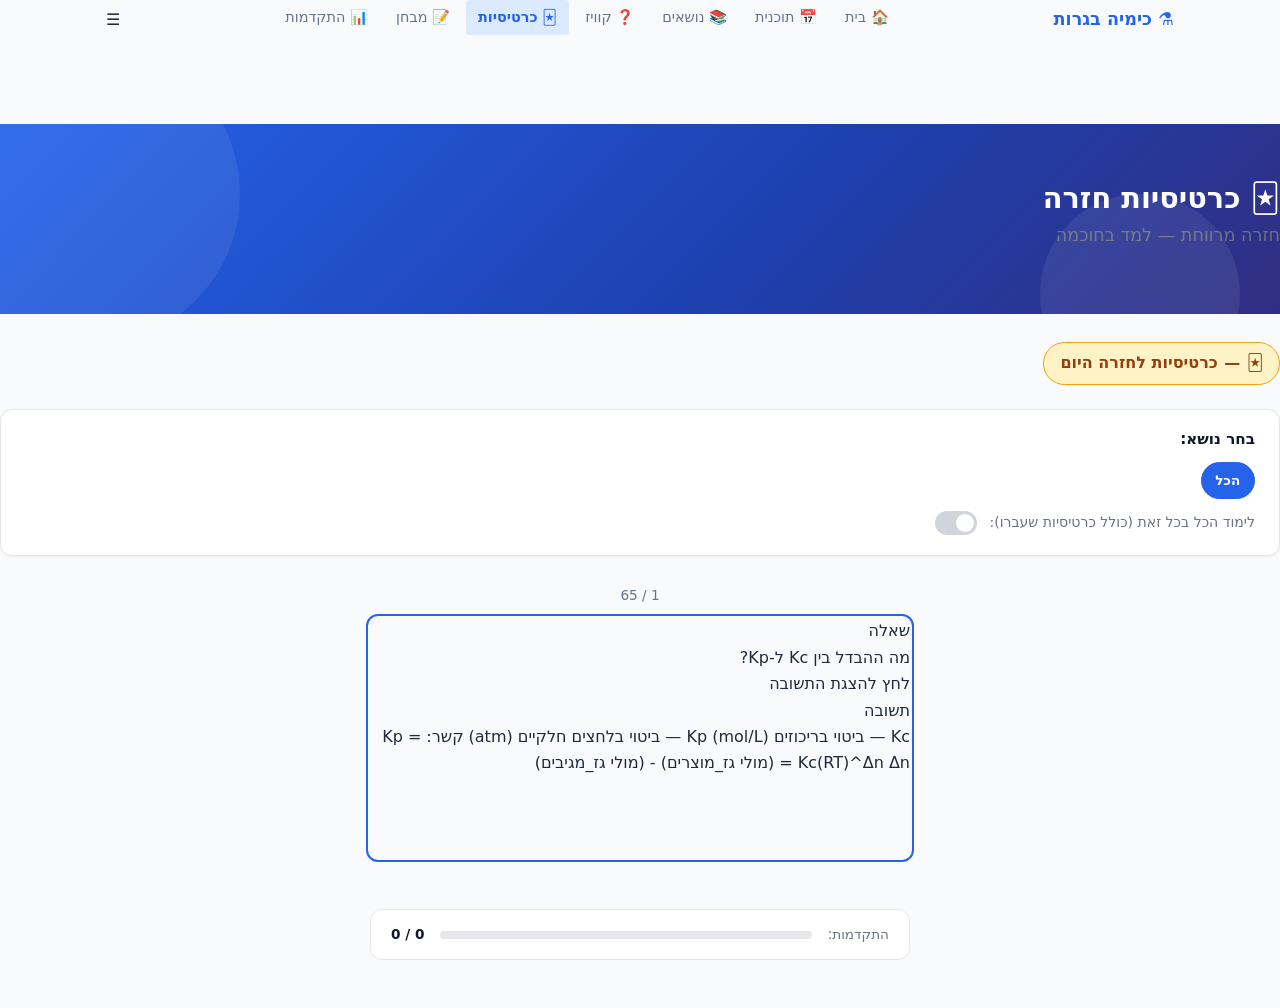
==== flashcards.html @ bcf35164 "Initial build: Hebrew chemistry bagrut study website - 7 Hebrew RTL pages: dashboard, study plan, to" ====
<!DOCTYPE html>
<html lang="he" dir="rtl">
<head>
  <meta charset="UTF-8">
  <meta name="viewport" content="width=device-width, initial-scale=1.0">
  <title>כימיה בגרות — כרטיסיות</title>
  <link rel="stylesheet" href="css/base.css">
  <link rel="stylesheet" href="css/layout.css">
  <link rel="stylesheet" href="css/components.css">
  <link rel="stylesheet" href="css/flashcard.css">
  <style>
    .page-header {
      margin-bottom: 1.75rem;
    }
    .page-header h1 {
      font-size: 1.8rem;
      margin: 0 0 0.25rem;
    }
    .page-header p {
      color: var(--color-text-muted, #6b7280);
      margin: 0;
    }

    /* Due count badge */
    .due-header {
      display: flex;
      align-items: center;
      gap: 1rem;
      margin-bottom: 1.5rem;
      flex-wrap: wrap;
    }
    #due-count {
      display: inline-flex;
      align-items: center;
      gap: 0.4rem;
      background: #fef3c7;
      border: 1px solid #f59e0b;
      color: #92400e;
      padding: 0.45rem 1rem;
      border-radius: 999px;
      font-weight: 700;
      font-size: 1rem;
    }
    #due-count.no-cards {
      background: #d1fae5;
      border-color: #34d399;
      color: #065f46;
    }

    /* Topic selector */
    .fc-topic-selector {
      background: var(--color-surface, #fff);
      border: 1px solid var(--color-border, #e5e7eb);
      border-radius: 0.75rem;
      padding: 1.25rem 1.5rem;
      margin-bottom: 1.75rem;
      box-shadow: 0 1px 3px rgba(0,0,0,0.05);
    }
    .fc-topic-selector h3 {
      font-size: 0.95rem;
      margin: 0 0 0.75rem;
      color: var(--color-text, #111827);
    }
    .fc-topic-buttons {
      display: flex;
      flex-wrap: wrap;
      gap: 0.5rem;
      margin-bottom: 0.75rem;
    }
    .fc-topic-btn {
      padding: 0.4rem 0.85rem;
      border-radius: 999px;
      border: 1px solid var(--color-border, #e5e7eb);
      background: var(--color-surface, #fff);
      font-size: 0.85rem;
      cursor: pointer;
      font-family: inherit;
      transition: background 0.12s, color 0.12s, border-color 0.12s;
    }
    .fc-topic-btn:hover { background: #f3f4f6; }
    .fc-topic-btn.selected {
      background: #fef3c7;
      border-color: #f59e0b;
      color: #92400e;
      font-weight: 600;
    }
    .fc-topic-btn.all-btn.selected {
      background: var(--color-primary, #2563eb);
      border-color: var(--color-primary, #2563eb);
      color: #fff;
    }

    .fc-study-all-row {
      display: flex;
      align-items: center;
      gap: 0.75rem;
      flex-wrap: wrap;
    }
    .fc-study-all-label {
      font-size: 0.88rem;
      color: var(--color-text-muted, #6b7280);
    }
    .toggle-switch {
      position: relative;
      display: inline-block;
      width: 42px;
      height: 24px;
    }
    .toggle-switch input { opacity: 0; width: 0; height: 0; }
    .toggle-slider {
      position: absolute;
      inset: 0;
      background: #d1d5db;
      border-radius: 999px;
      cursor: pointer;
      transition: background 0.2s;
    }
    .toggle-slider:before {
      content: '';
      position: absolute;
      width: 18px;
      height: 18px;
      right: 3px;
      top: 3px;
      background: #fff;
      border-radius: 50%;
      transition: transform 0.2s;
    }
    .toggle-switch input:checked + .toggle-slider { background: var(--color-primary, #2563eb); }
    .toggle-switch input:checked + .toggle-slider:before { transform: translateX(-18px); }

    /* Flashcard area */
    #flashcard-area {
      margin-bottom: 1.5rem;
    }
    .flashcard-container {
      perspective: 1000px;
      max-width: 540px;
      margin: 0 auto;
    }
    .flashcard {
      position: relative;
      width: 100%;
      min-height: 240px;
      transition: transform 0.5s;
      transform-style: preserve-3d;
      cursor: pointer;
    }
    .flashcard.flipped {
      transform: rotateY(180deg);
    }
    .flashcard-front,
    .flashcard-back {
      position: absolute;
      inset: 0;
      backface-visibility: hidden;
      -webkit-backface-visibility: hidden;
      background: var(--color-surface, #fff);
      border: 2px solid var(--color-border, #e5e7eb);
      border-radius: 1rem;
      display: flex;
      flex-direction: column;
      align-items: center;
      justify-content: center;
      padding: 2rem 1.5rem;
      text-align: center;
      box-shadow: 0 4px 16px rgba(0,0,0,0.08);
      min-height: 240px;
    }
    .flashcard-back {
      transform: rotateY(180deg);
      background: #eff6ff;
      border-color: var(--color-primary, #2563eb);
    }
    .flashcard-front .card-label {
      font-size: 0.75rem;
      font-weight: 700;
      text-transform: uppercase;
      letter-spacing: 0.08em;
      color: var(--color-text-muted, #9ca3af);
      margin-bottom: 0.75rem;
    }
    .flashcard-back .card-label {
      font-size: 0.75rem;
      font-weight: 700;
      text-transform: uppercase;
      letter-spacing: 0.08em;
      color: var(--color-primary, #2563eb);
      margin-bottom: 0.75rem;
    }
    .flashcard-front .card-content {
      font-size: 1.2rem;
      font-weight: 700;
      color: var(--color-text, #111827);
      line-height: 1.5;
    }
    .flashcard-back .card-content {
      font-size: 1rem;
      color: var(--color-text, #111827);
      line-height: 1.7;
    }
    .flip-hint {
      margin-top: 1rem;
      font-size: 0.8rem;
      color: var(--color-text-muted, #9ca3af);
    }

    /* Answer buttons (shown after flip) */
    .fc-answer-buttons {
      display: none;
      justify-content: center;
      gap: 1rem;
      margin-top: 1.25rem;
      max-width: 540px;
      margin-right: auto;
      margin-left: auto;
    }
    .fc-answer-buttons.visible {
      display: flex;
    }
    .fc-answer-buttons button {
      flex: 1;
      padding: 0.65rem 1rem;
      border-radius: 0.5rem;
      border: none;
      font-size: 0.95rem;
      font-weight: 700;
      cursor: pointer;
      font-family: inherit;
      transition: opacity 0.15s;
    }
    .fc-answer-buttons button:hover { opacity: 0.85; }
    .btn-again { background: #fee2e2; color: #991b1b; }
    .btn-hard  { background: #fef3c7; color: #92400e; }
    .btn-good  { background: #d1fae5; color: #065f46; }
    .btn-easy  { background: #dbeafe; color: #1d4ed8; }

    /* Progress strip */
    #fc-progress {
      max-width: 540px;
      margin: 0 auto;
      background: var(--color-surface, #fff);
      border: 1px solid var(--color-border, #e5e7eb);
      border-radius: 0.75rem;
      padding: 0.85rem 1.25rem;
      display: flex;
      align-items: center;
      gap: 1rem;
      flex-wrap: wrap;
    }
    #fc-progress .fc-prog-label {
      font-size: 0.85rem;
      color: var(--color-text-muted, #6b7280);
    }
    #fc-progress .fc-prog-bar-wrap {
      flex: 1;
      background: #e5e7eb;
      border-radius: 999px;
      height: 8px;
      min-width: 80px;
      overflow: hidden;
    }
    #fc-progress .fc-prog-fill {
      height: 100%;
      background: var(--color-primary, #2563eb);
      border-radius: 999px;
      transition: width 0.3s;
    }
    #fc-progress .fc-prog-text {
      font-size: 0.85rem;
      font-weight: 600;
      color: var(--color-text, #111827);
      white-space: nowrap;
    }

    /* Empty / done state */
    .fc-empty-state {
      text-align: center;
      padding: 3rem 1rem;
      color: var(--color-text-muted, #6b7280);
    }
    .fc-empty-state .empty-icon { font-size: 3rem; margin-bottom: 0.75rem; }
    .fc-empty-state h3 { font-size: 1.2rem; margin: 0 0 0.5rem; color: var(--color-text, #111827); }
  </style>
</head>
<body data-page="flashcards">

  <!-- Navigation -->
  <nav class="main-nav">
    <div class="nav-inner">
      <a class="nav-logo" href="index.html">⚗️ כימיה בגרות</a>
      <ul class="nav-links">
        <li><a href="index.html">🏠 בית</a></li>
        <li><a href="study-plan.html">📅 תוכנית</a></li>
        <li><a href="topics.html">📚 נושאים</a></li>
        <li><a href="quiz.html">❓ קוויז</a></li>
        <li><a href="flashcards.html" class="active">🃏 כרטיסיות</a></li>
        <li><a href="simulator.html">📝 מבחן</a></li>
        <li><a href="progress.html">📊 התקדמות</a></li>
      </ul>
      <button class="nav-burger" aria-label="תפריט" onclick="document.querySelector('.nav-links').classList.toggle('open')">☰</button>
    </div>
  </nav>

  <main class="page-container">

    <div class="page-header">
      <h1>🃏 כרטיסיות חזרה</h1>
      <p>חזרה מרווחת — למד בחוכמה</p>
    </div>

    <!-- Due count header -->
    <div class="due-header">
      <span id="due-count">🃏 <span id="due-count-num">—</span> כרטיסיות לחזרה היום</span>
    </div>

    <!-- Topic selector -->
    <div class="fc-topic-selector">
      <h3>בחר נושא:</h3>
      <div class="fc-topic-buttons" id="fc-topic-buttons">
        <button class="fc-topic-btn all-btn selected" data-topic="all">הכל</button>
        <!-- Filled by JS -->
      </div>
      <div class="fc-study-all-row">
        <span class="fc-study-all-label">לימוד הכל בכל זאת (כולל כרטיסיות שעברו):</span>
        <label class="toggle-switch" aria-label="לימוד הכל">
          <input type="checkbox" id="study-all-toggle">
          <span class="toggle-slider"></span>
        </label>
      </div>
    </div>

    <!-- Flashcard area -->
    <div id="flashcard-area">
      <div class="flashcard-container" id="flashcard-container">
        <div class="flashcard" id="flashcard" role="button" tabindex="0" aria-label="הפוך כרטיסייה">
          <div class="flashcard-front">
            <div class="card-label">שאלה</div>
            <div class="card-content" id="card-front-content">לחץ על כרטיסייה להפיכה</div>
            <div class="flip-hint">לחץ להפוך ←→</div>
          </div>
          <div class="flashcard-back">
            <div class="card-label">תשובה</div>
            <div class="card-content" id="card-back-content">—</div>
          </div>
        </div>
      </div>

      <!-- Answer rating buttons -->
      <div class="fc-answer-buttons" id="fc-answer-buttons">
        <button class="btn-again" data-rating="1">שוב 🔄</button>
        <button class="btn-hard"  data-rating="2">קשה 😓</button>
        <button class="btn-good"  data-rating="3">טוב 😊</button>
        <button class="btn-easy"  data-rating="4">קל 😎</button>
      </div>
    </div>

    <!-- Progress strip -->
    <div id="fc-progress">
      <span class="fc-prog-label">התקדמות:</span>
      <div class="fc-prog-bar-wrap">
        <div class="fc-prog-fill" id="fc-prog-fill" style="width:0%"></div>
      </div>
      <span class="fc-prog-text" id="fc-prog-text">0 / 0</span>
    </div>

  </main>

  <script src="js/utils.js"></script>
  <script src="js/storage.js"></script>
  <script src="js/flashcard.js"></script>
  <script src="js/app.js"></script>
  <script>
    (async function initFlashcards() {
      // If FlashcardEngine exists, delegate to it
      if (typeof FlashcardEngine !== 'undefined' && FlashcardEngine.init) {
        FlashcardEngine.init({
          areaId:       'flashcard-area',
          frontId:      'card-front-content',
          backId:       'card-back-content',
          cardEl:       'flashcard',
          answersId:    'fc-answer-buttons',
          progressId:   'fc-progress',
          dueCountId:   'due-count-num',
          topicBtnsId:  'fc-topic-buttons',
          studyAllId:   'study-all-toggle'
        });
        return;
      }

      // Fallback: minimal self-contained implementation
      let cards = [];
      let currentIndex = 0;
      let studyAll = false;
      let selectedTopic = 'all';
      let reviewed = 0;
      let isFlipped = false;

      // Load flashcards
      try {
        const res = await fetch('data/flashcards.json');
        const data = await res.json();
        cards = Array.isArray(data) ? data : (data.cards || data.flashcards || []);
      } catch (e) {
        document.getElementById('flashcard-area').innerHTML =
          '<p style="color:#ef4444;padding:1rem">לא ניתן לטעון כרטיסיות.</p>';
        return;
      }

      // Load topics for filter buttons
      let topics = [];
      try {
        const res = await fetch('data/topics.json');
        const d = await res.json();
        topics = Array.isArray(d) ? d : (d.topics || []);
      } catch (e) { /* */ }

      const topicBtns = document.getElementById('fc-topic-buttons');
      if (topicBtns && topics.length) {
        topicBtns.innerHTML = `<button class="fc-topic-btn all-btn selected" data-topic="all">הכל</button>` +
          topics.map(t => `<button class="fc-topic-btn" data-topic="${t.id}">${t.title || t.name}</button>`).join('');
        topicBtns.addEventListener('click', e => {
          const btn = e.target.closest('.fc-topic-btn');
          if (!btn) return;
          topicBtns.querySelectorAll('.fc-topic-btn').forEach(b => b.classList.remove('selected'));
          btn.classList.add('selected');
          selectedTopic = btn.dataset.topic;
          currentIndex = 0;
          reviewed = 0;
          isFlipped = false;
          renderCard();
        });
      }

      // Study-all toggle
      const studyAllToggle = document.getElementById('study-all-toggle');
      if (studyAllToggle) {
        studyAllToggle.addEventListener('change', () => {
          studyAll = studyAllToggle.checked;
          currentIndex = 0;
          reviewed = 0;
          isFlipped = false;
          renderCard();
        });
      }

      function getFilteredCards() {
        return cards.filter(c => {
          if (selectedTopic !== 'all' && String(c.topicId) !== String(selectedTopic)) return false;
          return true;
        });
      }

      function renderCard() {
        const filtered = getFilteredCards();
        const dueEl = document.getElementById('due-count-num');
        if (dueEl) dueEl.textContent = filtered.length;

        const card = filtered[currentIndex];
        const frontContent = document.getElementById('card-front-content');
        const backContent  = document.getElementById('card-back-content');
        const flashcardEl  = document.getElementById('flashcard');
        const answerBtns   = document.getElementById('fc-answer-buttons');

        if (!card) {
          // Done state
          const area = document.getElementById('flashcard-area');
          if (area) {
            area.innerHTML = `
              <div class="fc-empty-state">
                <div class="empty-icon">🎉</div>
                <h3>כל הכבוד! סיימת את כל הכרטיסיות</h3>
                <p>חזור מחר לסשן הבא</p>
              </div>
            `;
          }
          updateProgress(filtered.length, filtered.length);
          return;
        }

        if (frontContent) frontContent.textContent = card.front || card.question || card.term || '';
        if (backContent)  backContent.textContent  = card.back  || card.answer  || card.definition || '';
        if (flashcardEl)  flashcardEl.classList.remove('flipped');
        if (answerBtns)   answerBtns.classList.remove('visible');
        isFlipped = false;
        updateProgress(currentIndex, filtered.length);
      }

      function updateProgress(done, total) {
        const fill = document.getElementById('fc-prog-fill');
        const text = document.getElementById('fc-prog-text');
        const pct  = total > 0 ? Math.round((done / total) * 100) : 0;
        if (fill) fill.style.width = pct + '%';
        if (text) text.textContent = done + ' / ' + total;
      }

      // Flip card
      const flashcardEl = document.getElementById('flashcard');
      if (flashcardEl) {
        const doFlip = () => {
          if (isFlipped) return;
          flashcardEl.classList.add('flipped');
          isFlipped = true;
          const answerBtns = document.getElementById('fc-answer-buttons');
          if (answerBtns) answerBtns.classList.add('visible');
        };
        flashcardEl.addEventListener('click', doFlip);
        flashcardEl.addEventListener('keydown', e => { if (e.key === 'Enter' || e.key === ' ') doFlip(); });
      }

      // Answer buttons
      const answerBtnsEl = document.getElementById('fc-answer-buttons');
      if (answerBtnsEl) {
        answerBtnsEl.addEventListener('click', e => {
          const btn = e.target.closest('button[data-rating]');
          if (!btn || !isFlipped) return;
          const rating = parseInt(btn.dataset.rating, 10);
          // Save result via Storage if available
          const filtered = getFilteredCards();
          const card = filtered[currentIndex];
          if (card && typeof Storage !== 'undefined' && Storage.recordFlashcard) {
            Storage.recordFlashcard(card.id, rating);
          }
          reviewed++;
          currentIndex++;
          isFlipped = false;
          renderCard();
        });
      }

      // Initial render
      renderCard();
    })();
  </script>
</body>
</html>
---- css/base.css ----
/* ============================================================
   base.css — Chemistry Bagrut Study Site
   RTL (Hebrew), mobile-first, pure CSS
   ============================================================ */

/* ── Custom Properties ─────────────────────────────────────── */
:root {
  --primary:        #2563eb;
  --primary-dark:   #1d4ed8;
  --primary-light:  #dbeafe;
  --success:        #16a34a;
  --success-light:  #dcfce7;
  --error:          #dc2626;
  --error-light:    #fee2e2;
  --warning:        #d97706;
  --warning-light:  #fef3c7;
  --info:           #0891b2;
  --info-light:     #e0f2fe;

  --bg:             #f8fafc;
  --card-bg:        #ffffff;
  --text:           #1e293b;
  --text-muted:     #64748b;
  --text-light:     #94a3b8;
  --border:         #e2e8f0;
  --border-dark:    #cbd5e1;

  --radius-card:    8px;
  --radius-input:   4px;
  --radius-btn:     6px;
  --radius-pill:    999px;

  --shadow-sm:      0 1px 3px rgba(0, 0, 0, 0.1);
  --shadow-md:      0 4px 12px rgba(0, 0, 0, 0.12);
  --shadow-lg:      0 8px 24px rgba(0, 0, 0, 0.14);

  --font-sans:      'Segoe UI', system-ui, -apple-system, 'Helvetica Neue',
                    Arial, 'Noto Sans Hebrew', 'David Libre', sans-serif;
  --font-mono:      'Courier New', 'Lucida Console', monospace;

  --transition-fast: 0.15s ease;
  --transition-base: 0.25s ease;
  --transition-slow: 0.4s ease;

  --nav-height:     60px;
}

/* ── Box Sizing & Reset ────────────────────────────────────── */
*,
*::before,
*::after {
  box-sizing: border-box;
  margin: 0;
  padding: 0;
}

/* ── HTML / Body ───────────────────────────────────────────── */
html {
  direction: rtl;
  font-size: 16px;
  scroll-behavior: smooth;
  -webkit-text-size-adjust: 100%;
  text-size-adjust: 100%;
}

body {
  font-family: var(--font-sans);
  font-size: 1rem;
  line-height: 1.65;
  color: var(--text);
  background-color: var(--bg);
  min-height: 100vh;
  -webkit-font-smoothing: antialiased;
  -moz-osx-font-smoothing: grayscale;
  overflow-x: hidden;
}

/* ── Scrollbar (optional, subtle) ─────────────────────────── */
::-webkit-scrollbar {
  width: 6px;
  height: 6px;
}
::-webkit-scrollbar-track {
  background: var(--bg);
}
::-webkit-scrollbar-thumb {
  background: var(--border-dark);
  border-radius: var(--radius-pill);
}
::-webkit-scrollbar-thumb:hover {
  background: var(--text-muted);
}

/* ── Typography ────────────────────────────────────────────── */
h1, h2, h3, h4, h5, h6 {
  font-family: var(--font-sans);
  font-weight: 700;
  line-height: 1.3;
  color: var(--text);
  margin-bottom: 0.5em;
}

h1 { font-size: 2rem; }
h2 { font-size: 1.5rem; }
h3 { font-size: 1.25rem; }
h4 { font-size: 1.1rem; }
h5 { font-size: 1rem; }
h6 { font-size: 0.9rem; }

@media (min-width: 768px) {
  h1 { font-size: 2.5rem; }
  h2 { font-size: 1.875rem; }
  h3 { font-size: 1.5rem; }
  h4 { font-size: 1.25rem; }
}

p {
  margin-bottom: 1rem;
  color: var(--text);
}

p:last-child {
  margin-bottom: 0;
}

a {
  color: var(--primary);
  text-decoration: none;
  transition: color var(--transition-fast);
}

a:hover {
  color: var(--primary-dark);
  text-decoration: underline;
}

a:focus-visible {
  outline: 2px solid var(--primary);
  outline-offset: 2px;
  border-radius: 2px;
}

strong, b {
  font-weight: 700;
}

em, i {
  font-style: italic;
}

small {
  font-size: 0.85rem;
  color: var(--text-muted);
}

/* ── Lists ─────────────────────────────────────────────────── */
ul, ol {
  padding-inline-start: 1.5rem;
  margin-bottom: 1rem;
}

li {
  margin-bottom: 0.3rem;
  line-height: 1.6;
}

ul li::marker {
  color: var(--primary);
}

/* ── Chemical Formula ──────────────────────────────────────── */
/* Always LTR for chemical notation */
.formula {
  direction: ltr;
  display: inline-block;
  font-family: var(--font-mono);
  font-size: 0.95em;
  background: #f1f5f9;
  color: #0f172a;
  padding: 2px 6px;
  border-radius: var(--radius-input);
  border: 1px solid var(--border);
  unicode-bidi: plaintext;
  letter-spacing: 0.02em;
}

/* Larger formula display block */
.formula-block {
  direction: ltr;
  display: block;
  font-family: var(--font-mono);
  font-size: 1.05rem;
  background: #f1f5f9;
  color: #0f172a;
  padding: 12px 16px;
  border-radius: var(--radius-card);
  border: 1px solid var(--border);
  margin: 12px 0;
  text-align: center;
  unicode-bidi: plaintext;
  letter-spacing: 0.03em;
}

/* Subscript & superscript in formulas */
.formula sub,
.formula-block sub {
  font-size: 0.7em;
  vertical-align: sub;
}

.formula sup,
.formula-block sup {
  font-size: 0.7em;
  vertical-align: super;
}

/* ── Code / Pre ────────────────────────────────────────────── */
code {
  font-family: var(--font-mono);
  font-size: 0.9em;
  background: #f1f5f9;
  padding: 1px 5px;
  border-radius: 3px;
  border: 1px solid var(--border);
  direction: ltr;
  unicode-bidi: plaintext;
}

pre {
  font-family: var(--font-mono);
  font-size: 0.9rem;
  background: #f1f5f9;
  padding: 16px;
  border-radius: var(--radius-card);
  border: 1px solid var(--border);
  overflow-x: auto;
  direction: ltr;
  unicode-bidi: plaintext;
  margin-bottom: 1rem;
}

/* ── Images & Media ────────────────────────────────────────── */
img, picture, video, canvas, svg {
  display: block;
  max-width: 100%;
  height: auto;
}

/* ── Form Primitives ───────────────────────────────────────── */
input, button, textarea, select {
  font-family: inherit;
  font-size: inherit;
  line-height: inherit;
  color: inherit;
}

button {
  cursor: pointer;
  border: none;
  background: none;
}

input, textarea, select {
  direction: rtl;
  text-align: right;
}

/* ── Tables ────────────────────────────────────────────────── */
table {
  width: 100%;
  border-collapse: collapse;
  margin-bottom: 1rem;
  font-size: 0.95rem;
}

th, td {
  padding: 10px 14px;
  border: 1px solid var(--border);
  text-align: right;
}

th {
  background: var(--primary-light);
  color: var(--primary-dark);
  font-weight: 700;
  font-size: 0.9rem;
  text-transform: uppercase;
  letter-spacing: 0.03em;
}

tr:nth-child(even) {
  background: #f8fafc;
}

tr:hover {
  background: #f1f5f9;
  transition: background var(--transition-fast);
}

/* ── Horizontal Rule ───────────────────────────────────────── */
hr {
  border: none;
  border-top: 1px solid var(--border);
  margin: 24px 0;
}

/* ── Blockquote ────────────────────────────────────────────── */
blockquote {
  border-inline-start: 4px solid var(--primary);
  padding: 12px 16px;
  margin: 16px 0;
  background: var(--primary-light);
  border-radius: 0 var(--radius-card) var(--radius-card) 0;
  color: var(--text);
  font-style: italic;
}

/* ── Selection ─────────────────────────────────────────────── */
::selection {
  background: var(--primary-light);
  color: var(--primary-dark);
}

/* ── Focus Ring ────────────────────────────────────────────── */
:focus-visible {
  outline: 2px solid var(--primary);
  outline-offset: 2px;
}

/* ── Utility: Visually Hidden (a11y) ──────────────────────── */
.sr-only {
  position: absolute;
  width: 1px;
  height: 1px;
  padding: 0;
  margin: -1px;
  overflow: hidden;
  clip: rect(0, 0, 0, 0);
  white-space: nowrap;
  border-width: 0;
}

/* ── Utility: Text helpers ─────────────────────────────────── */
.text-muted   { color: var(--text-muted); }
.text-primary { color: var(--primary); }
.text-success { color: var(--success); }
.text-error   { color: var(--error); }
.text-warning { color: var(--warning); }

.text-sm   { font-size: 0.875rem; }
.text-xs   { font-size: 0.75rem; }
.text-lg   { font-size: 1.125rem; }
.text-xl   { font-size: 1.25rem; }

.font-bold   { font-weight: 700; }
.font-medium { font-weight: 500; }

.text-center { text-align: center; }
.text-right  { text-align: right; }
.text-left   { text-align: left; direction: ltr; }

/* ── Utility: Spacing ──────────────────────────────────────── */
.mt-0  { margin-top: 0; }
.mt-1  { margin-top: 4px; }
.mt-2  { margin-top: 8px; }
.mt-3  { margin-top: 12px; }
.mt-4  { margin-top: 16px; }
.mt-6  { margin-top: 24px; }
.mt-8  { margin-top: 32px; }

.mb-0  { margin-bottom: 0; }
.mb-1  { margin-bottom: 4px; }
.mb-2  { margin-bottom: 8px; }
.mb-3  { margin-bottom: 12px; }
.mb-4  { margin-bottom: 16px; }
.mb-6  { margin-bottom: 24px; }
.mb-8  { margin-bottom: 32px; }

.gap-1  { gap: 4px; }
.gap-2  { gap: 8px; }
.gap-3  { gap: 12px; }
.gap-4  { gap: 16px; }

/* ── Utility: Display ──────────────────────────────────────── */
.d-flex   { display: flex; }
.d-block  { display: block; }
.d-none   { display: none; }
.d-inline { display: inline; }

.flex-row    { flex-direction: row; }
.flex-col    { flex-direction: column; }
.flex-wrap   { flex-wrap: wrap; }
.align-center { align-items: center; }
.justify-center { justify-content: center; }
.justify-between { justify-content: space-between; }

/* ── Utility: Width ────────────────────────────────────────── */
.w-full  { width: 100%; }
.w-auto  { width: auto; }

/* ── Keyframes: Fade In ────────────────────────────────────── */
@keyframes fadeIn {
  from { opacity: 0; transform: translateY(8px); }
  to   { opacity: 1; transform: translateY(0); }
}

.fade-in {
  animation: fadeIn 0.3s ease both;
}

/* ── Keyframes: Pulse ──────────────────────────────────────── */
@keyframes pulse {
  0%, 100% { opacity: 1; }
  50%       { opacity: 0.6; }
}

/* ── Print ─────────────────────────────────────────────────── */
@media print {
  body {
    background: white;
    color: black;
    font-size: 12pt;
  }

  nav, footer, .btn, .no-print {
    display: none !important;
  }

  .card {
    box-shadow: none;
    border: 1px solid #ccc;
  }

  main {
    padding-top: 0 !important;
  }
}
---- css/layout.css ----
/* ============================================================
   layout.css — Chemistry Bagrut Study Site
   Navigation, containers, grids, page sections, footer
   ============================================================ */

/* ── Container ─────────────────────────────────────────────── */
.container {
  max-width: 900px;
  margin: 0 auto;
  padding: 0 16px;
  width: 100%;
}

.container-wide {
  max-width: 1100px;
  margin: 0 auto;
  padding: 0 16px;
  width: 100%;
}

.container-narrow {
  max-width: 680px;
  margin: 0 auto;
  padding: 0 16px;
  width: 100%;
}

/* ── Navigation Bar ────────────────────────────────────────── */
.nav {
  position: fixed;
  top: 0;
  inset-inline-start: 0;
  inset-inline-end: 0;
  z-index: 1000;
  height: var(--nav-height);
  background: var(--card-bg);
  border-bottom: 1px solid var(--border);
  box-shadow: var(--shadow-sm);
}

.nav-inner {
  display: flex;
  align-items: center;
  justify-content: space-between;
  height: 100%;
  max-width: 1100px;
  margin: 0 auto;
  padding: 0 16px;
}

/* Logo — right side in RTL */
.nav-logo {
  display: flex;
  align-items: center;
  gap: 10px;
  font-weight: 700;
  font-size: 1.1rem;
  color: var(--primary);
  text-decoration: none;
  flex-shrink: 0;
}

.nav-logo:hover {
  color: var(--primary-dark);
  text-decoration: none;
}

.nav-logo-icon {
  width: 32px;
  height: 32px;
  background: var(--primary);
  color: white;
  border-radius: 8px;
  display: flex;
  align-items: center;
  justify-content: center;
  font-size: 1rem;
  font-weight: 900;
  flex-shrink: 0;
}

/* Desktop nav links */
.nav-links {
  display: none;
  list-style: none;
  margin: 0;
  padding: 0;
  gap: 4px;
  align-items: center;
}

.nav-links a {
  display: block;
  padding: 6px 12px;
  color: var(--text-muted);
  font-size: 0.9rem;
  font-weight: 500;
  border-radius: var(--radius-input);
  text-decoration: none;
  transition: color var(--transition-fast), background var(--transition-fast);
  white-space: nowrap;
}

.nav-links a:hover {
  color: var(--primary);
  background: var(--primary-light);
  text-decoration: none;
}

.nav-links a.active {
  color: var(--primary);
  background: var(--primary-light);
  font-weight: 700;
}

/* Hamburger button — mobile only */
.nav-hamburger {
  display: flex;
  flex-direction: column;
  justify-content: center;
  align-items: center;
  gap: 5px;
  width: 40px;
  height: 40px;
  background: none;
  border: none;
  cursor: pointer;
  padding: 6px;
  border-radius: var(--radius-input);
  transition: background var(--transition-fast);
  flex-shrink: 0;
}

.nav-hamburger:hover {
  background: var(--primary-light);
}

.nav-hamburger span {
  display: block;
  width: 22px;
  height: 2px;
  background: var(--text);
  border-radius: 2px;
  transition: transform 0.3s ease, opacity 0.3s ease, width 0.3s ease;
  transform-origin: center;
}

/* Hamburger → ✕ animation when menu open */
.nav-hamburger.open span:nth-child(1) {
  transform: translateY(7px) rotate(45deg);
}

.nav-hamburger.open span:nth-child(2) {
  opacity: 0;
  width: 0;
}

.nav-hamburger.open span:nth-child(3) {
  transform: translateY(-7px) rotate(-45deg);
}

/* Mobile drawer menu */
.nav-mobile-menu {
  position: fixed;
  top: var(--nav-height);
  inset-inline-start: 0;
  inset-inline-end: 0;
  z-index: 999;
  background: var(--card-bg);
  border-bottom: 1px solid var(--border);
  box-shadow: var(--shadow-md);
  padding: 12px 16px 20px;
  transform: translateY(-110%);
  transition: transform 0.3s ease, opacity 0.3s ease;
  opacity: 0;
  pointer-events: none;
}

.nav-mobile-menu.open {
  transform: translateY(0);
  opacity: 1;
  pointer-events: auto;
}

.nav-mobile-menu ul {
  list-style: none;
  padding: 0;
  margin: 0;
  display: flex;
  flex-direction: column;
  gap: 2px;
}

.nav-mobile-menu a {
  display: block;
  padding: 12px 16px;
  color: var(--text);
  font-size: 1rem;
  font-weight: 500;
  border-radius: var(--radius-input);
  text-decoration: none;
  transition: background var(--transition-fast), color var(--transition-fast);
  border-bottom: 1px solid var(--border);
}

.nav-mobile-menu a:last-child {
  border-bottom: none;
}

.nav-mobile-menu a:hover,
.nav-mobile-menu a.active {
  background: var(--primary-light);
  color: var(--primary);
  text-decoration: none;
}

/* Overlay for mobile menu */
.nav-overlay {
  position: fixed;
  inset: 0;
  z-index: 998;
  background: rgba(0, 0, 0, 0.35);
  opacity: 0;
  pointer-events: none;
  transition: opacity 0.3s ease;
}

.nav-overlay.open {
  opacity: 1;
  pointer-events: auto;
}

/* ── Desktop breakpoint ────────────────────────────────────── */
@media (min-width: 768px) {
  .nav-links {
    display: flex;
  }

  .nav-hamburger {
    display: none;
  }

  .nav-mobile-menu {
    display: none;
  }
}

/* ── Main Content ──────────────────────────────────────────── */
main {
  padding-top: calc(var(--nav-height) + 24px);
  padding-bottom: 48px;
  min-height: 100vh;
}

/* ── Page Header / Hero ────────────────────────────────────── */
.page-header {
  background: linear-gradient(135deg, var(--primary) 0%, #1e40af 60%, #312e81 100%);
  color: white;
  padding: 40px 0 48px;
  margin-bottom: 32px;
  position: relative;
  overflow: hidden;
}

/* Decorative circles */
.page-header::before,
.page-header::after {
  content: '';
  position: absolute;
  border-radius: 50%;
  opacity: 0.07;
  background: white;
  pointer-events: none;
}

.page-header::before {
  width: 300px;
  height: 300px;
  top: -80px;
  inset-inline-end: -60px;
}

.page-header::after {
  width: 200px;
  height: 200px;
  bottom: -80px;
  inset-inline-start: 40px;
}

.page-header .container {
  position: relative;
  z-index: 1;
}

.page-header h1 {
  color: white;
  font-size: 1.75rem;
  margin-bottom: 8px;
}

.page-header p {
  color: rgba(255, 255, 255, 0.85);
  font-size: 1rem;
  margin-bottom: 0;
}

@media (min-width: 768px) {
  .page-header {
    padding: 56px 0 64px;
  }

  .page-header h1 {
    font-size: 2.25rem;
  }

  .page-header p {
    font-size: 1.1rem;
  }
}

/* Compact page header variant */
.page-header-sm {
  padding: 28px 0 36px;
}

.page-header-sm h1 {
  font-size: 1.5rem;
}

/* ── Section ───────────────────────────────────────────────── */
.section {
  margin-bottom: 40px;
}

.section-header {
  display: flex;
  align-items: center;
  justify-content: space-between;
  margin-bottom: 20px;
  flex-wrap: wrap;
  gap: 12px;
}

.section-title {
  font-size: 1.25rem;
  font-weight: 700;
  color: var(--text);
  margin: 0;
  display: flex;
  align-items: center;
  gap: 8px;
}

.section-title::before {
  content: '';
  display: inline-block;
  width: 4px;
  height: 1.2em;
  background: var(--primary);
  border-radius: 2px;
  flex-shrink: 0;
}

/* ── Responsive Grids ──────────────────────────────────────── */
.grid-2,
.grid-3,
.grid-4 {
  display: grid;
  gap: 16px;
}

.grid-2 {
  grid-template-columns: 1fr;
}

.grid-3 {
  grid-template-columns: 1fr;
}

.grid-4 {
  grid-template-columns: 1fr 1fr;
}

@media (min-width: 540px) {
  .grid-2 {
    grid-template-columns: 1fr 1fr;
  }

  .grid-4 {
    grid-template-columns: 1fr 1fr;
  }
}

@media (min-width: 768px) {
  .grid-2 {
    grid-template-columns: 1fr 1fr;
  }

  .grid-3 {
    grid-template-columns: 1fr 1fr 1fr;
  }

  .grid-4 {
    grid-template-columns: 1fr 1fr 1fr 1fr;
  }
}

/* Auto-fit grid variant */
.grid-auto {
  display: grid;
  grid-template-columns: repeat(auto-fill, minmax(240px, 1fr));
  gap: 16px;
}

/* ── Sidebar Layout (for topics page) ─────────────────────── */
.sidebar-layout {
  display: flex;
  flex-direction: column;
  gap: 24px;
  align-items: flex-start;
}

@media (min-width: 768px) {
  .sidebar-layout {
    flex-direction: row;
    align-items: flex-start;
  }
}

.sidebar {
  width: 100%;
  flex-shrink: 0;
}

@media (min-width: 768px) {
  .sidebar {
    width: 240px;
    position: sticky;
    top: calc(var(--nav-height) + 24px);
  }
}

.sidebar-content {
  flex: 1;
  min-width: 0;
}

/* Sidebar navigation */
.sidebar-nav {
  background: var(--card-bg);
  border: 1px solid var(--border);
  border-radius: var(--radius-card);
  overflow: hidden;
  box-shadow: var(--shadow-sm);
}

.sidebar-nav-title {
  padding: 12px 16px;
  font-size: 0.75rem;
  font-weight: 700;
  text-transform: uppercase;
  letter-spacing: 0.06em;
  color: var(--text-muted);
  background: #f8fafc;
  border-bottom: 1px solid var(--border);
}

.sidebar-nav ul {
  list-style: none;
  padding: 8px;
  margin: 0;
  display: flex;
  flex-direction: column;
  gap: 2px;
}

.sidebar-nav a {
  display: flex;
  align-items: center;
  gap: 8px;
  padding: 9px 12px;
  color: var(--text-muted);
  font-size: 0.9rem;
  border-radius: var(--radius-input);
  text-decoration: none;
  transition: color var(--transition-fast), background var(--transition-fast);
}

.sidebar-nav a:hover {
  color: var(--primary);
  background: var(--primary-light);
  text-decoration: none;
}

.sidebar-nav a.active {
  color: var(--primary);
  background: var(--primary-light);
  font-weight: 700;
}

.sidebar-nav a .nav-icon {
  font-size: 1rem;
  width: 20px;
  text-align: center;
  flex-shrink: 0;
}

/* ── Footer ────────────────────────────────────────────────── */
footer {
  background: var(--text);
  color: rgba(255, 255, 255, 0.7);
  padding: 32px 0;
  font-size: 0.875rem;
  margin-top: auto;
}

.footer-inner {
  display: flex;
  flex-direction: column;
  gap: 16px;
  align-items: center;
  text-align: center;
}

@media (min-width: 768px) {
  .footer-inner {
    flex-direction: row;
    justify-content: space-between;
    text-align: right;
  }
}

.footer-logo {
  color: white;
  font-weight: 700;
  font-size: 1rem;
}

.footer-links {
  display: flex;
  gap: 16px;
  flex-wrap: wrap;
  justify-content: center;
}

.footer-links a {
  color: rgba(255, 255, 255, 0.65);
  text-decoration: none;
  transition: color var(--transition-fast);
}

.footer-links a:hover {
  color: white;
  text-decoration: none;
}

.footer-copy {
  color: rgba(255, 255, 255, 0.45);
  font-size: 0.8rem;
}

/* ── Divider ───────────────────────────────────────────────── */
.divider {
  border: none;
  border-top: 1px solid var(--border);
  margin: 24px 0;
}

/* ── Breadcrumb ────────────────────────────────────────────── */
.breadcrumb {
  display: flex;
  align-items: center;
  gap: 6px;
  font-size: 0.85rem;
  color: var(--text-muted);
  flex-wrap: wrap;
  margin-bottom: 20px;
}

.breadcrumb a {
  color: var(--text-muted);
  text-decoration: none;
  transition: color var(--transition-fast);
}

.breadcrumb a:hover {
  color: var(--primary);
  text-decoration: underline;
}

.breadcrumb-sep {
  color: var(--border-dark);
  user-select: none;
}

/* ── Content Box ───────────────────────────────────────────── */
.content-box {
  background: var(--card-bg);
  border: 1px solid var(--border);
  border-radius: var(--radius-card);
  padding: 24px;
  margin-bottom: 24px;
  box-shadow: var(--shadow-sm);
}

/* ── Empty State ───────────────────────────────────────────── */
.empty-state {
  text-align: center;
  padding: 48px 24px;
  color: var(--text-muted);
}

.empty-state-icon {
  font-size: 3rem;
  margin-bottom: 16px;
  opacity: 0.5;
}

.empty-state h3 {
  color: var(--text-muted);
  font-size: 1.1rem;
  margin-bottom: 8px;
}

.empty-state p {
  font-size: 0.9rem;
  color: var(--text-light);
  margin-bottom: 20px;
}

/* ── Back-to-top (floating) ────────────────────────────────── */
.back-to-top {
  position: fixed;
  bottom: 24px;
  inset-inline-end: 24px;
  z-index: 900;
  width: 44px;
  height: 44px;
  background: var(--primary);
  color: white;
  border: none;
  border-radius: 50%;
  cursor: pointer;
  display: flex;
  align-items: center;
  justify-content: center;
  font-size: 1.25rem;
  box-shadow: var(--shadow-md);
  opacity: 0;
  pointer-events: none;
  transition: opacity var(--transition-base), transform var(--transition-base);
  transform: translateY(12px);
}

.back-to-top.visible {
  opacity: 1;
  pointer-events: auto;
  transform: translateY(0);
}

.back-to-top:hover {
  background: var(--primary-dark);
  transform: translateY(-2px);
}
---- css/components.css ----
/* ============================================================
   components.css — Chemistry Bagrut Study Site
   Cards, buttons, badges, progress, alerts, stats, tags
   ============================================================ */

/* ── Card ──────────────────────────────────────────────────── */
.card {
  background: var(--card-bg);
  border: 1px solid var(--border);
  border-radius: var(--radius-card);
  box-shadow: var(--shadow-sm);
  padding: 20px;
  transition: box-shadow var(--transition-base), transform var(--transition-base);
  position: relative;
  overflow: hidden;
}

.card:hover {
  box-shadow: var(--shadow-md);
  transform: translateY(-2px);
}

.card-flat {
  box-shadow: none;
  border: 1px solid var(--border);
}

.card-flat:hover {
  box-shadow: var(--shadow-sm);
  transform: none;
}

.card-header {
  display: flex;
  align-items: center;
  justify-content: space-between;
  margin-bottom: 16px;
  gap: 12px;
}

.card-title {
  font-size: 1.05rem;
  font-weight: 700;
  color: var(--text);
  margin: 0;
}

.card-body {
  color: var(--text-muted);
  font-size: 0.925rem;
  line-height: 1.6;
}

.card-footer {
  margin-top: 16px;
  padding-top: 16px;
  border-top: 1px solid var(--border);
  display: flex;
  align-items: center;
  justify-content: space-between;
  gap: 8px;
  flex-wrap: wrap;
}

/* ── Buttons ───────────────────────────────────────────────── */
.btn {
  display: inline-flex;
  align-items: center;
  justify-content: center;
  gap: 8px;
  padding: 9px 18px;
  font-family: inherit;
  font-size: 0.9rem;
  font-weight: 600;
  line-height: 1.4;
  border: 2px solid transparent;
  border-radius: var(--radius-btn);
  cursor: pointer;
  text-decoration: none;
  transition:
    background var(--transition-fast),
    border-color var(--transition-fast),
    color var(--transition-fast),
    box-shadow var(--transition-fast),
    transform var(--transition-fast);
  white-space: nowrap;
  user-select: none;
  direction: rtl;
}

.btn:hover {
  text-decoration: none;
  transform: translateY(-1px);
}

.btn:active {
  transform: translateY(0);
}

.btn:focus-visible {
  outline: 2px solid var(--primary);
  outline-offset: 2px;
}

.btn:disabled,
.btn[disabled] {
  opacity: 0.55;
  cursor: not-allowed;
  pointer-events: none;
  transform: none;
}

/* Sizes */
.btn-sm {
  padding: 6px 12px;
  font-size: 0.8rem;
  gap: 5px;
}

.btn-lg {
  padding: 13px 28px;
  font-size: 1rem;
}

.btn-block {
  width: 100%;
}

/* Primary */
.btn-primary {
  background: var(--primary);
  color: white;
  border-color: var(--primary);
}

.btn-primary:hover {
  background: var(--primary-dark);
  border-color: var(--primary-dark);
  box-shadow: 0 4px 12px rgba(37, 99, 235, 0.35);
  color: white;
}

/* Secondary / Outline */
.btn-secondary {
  background: transparent;
  color: var(--primary);
  border-color: var(--primary);
}

.btn-secondary:hover {
  background: var(--primary-light);
  color: var(--primary-dark);
}

/* Success */
.btn-success {
  background: var(--success);
  color: white;
  border-color: var(--success);
}

.btn-success:hover {
  background: #15803d;
  border-color: #15803d;
  box-shadow: 0 4px 12px rgba(22, 163, 74, 0.35);
  color: white;
}

/* Danger */
.btn-danger {
  background: var(--error);
  color: white;
  border-color: var(--error);
}

.btn-danger:hover {
  background: #b91c1c;
  border-color: #b91c1c;
  box-shadow: 0 4px 12px rgba(220, 38, 38, 0.35);
  color: white;
}

/* Warning */
.btn-warning {
  background: var(--warning);
  color: white;
  border-color: var(--warning);
}

.btn-warning:hover {
  background: #b45309;
  border-color: #b45309;
  color: white;
}

/* Ghost / subtle */
.btn-ghost {
  background: transparent;
  color: var(--text-muted);
  border-color: transparent;
}

.btn-ghost:hover {
  background: var(--bg);
  color: var(--text);
  border-color: var(--border);
}

/* Icon-only button */
.btn-icon {
  padding: 8px;
  width: 36px;
  height: 36px;
  font-size: 1rem;
}

.btn-icon.btn-sm {
  width: 28px;
  height: 28px;
  padding: 4px;
  font-size: 0.85rem;
}

/* ── Badge ─────────────────────────────────────────────────── */
.badge {
  display: inline-flex;
  align-items: center;
  gap: 4px;
  padding: 2px 10px;
  font-size: 0.75rem;
  font-weight: 700;
  border-radius: var(--radius-pill);
  white-space: nowrap;
  line-height: 1.5;
  letter-spacing: 0.02em;
}

/* Difficulty badges */
.badge-easy,
.badge[data-difficulty="קל"] {
  background: var(--success-light);
  color: #14532d;
}

.badge-medium,
.badge[data-difficulty="בינוני"] {
  background: var(--warning-light);
  color: #78350f;
}

.badge-hard,
.badge[data-difficulty="קשה"] {
  background: var(--error-light);
  color: #7f1d1d;
}

/* Semantic badges */
.badge-primary {
  background: var(--primary-light);
  color: #1e3a8a;
}

.badge-info {
  background: var(--info-light);
  color: #164e63;
}

.badge-neutral {
  background: #f1f5f9;
  color: var(--text-muted);
  border: 1px solid var(--border);
}

/* ── Tag ───────────────────────────────────────────────────── */
.tag {
  display: inline-flex;
  align-items: center;
  gap: 5px;
  padding: 4px 10px;
  font-size: 0.8rem;
  font-weight: 500;
  background: var(--primary-light);
  color: var(--primary-dark);
  border-radius: var(--radius-pill);
  border: 1px solid rgba(37, 99, 235, 0.2);
  cursor: default;
  transition: background var(--transition-fast);
}

.tag-clickable {
  cursor: pointer;
}

.tag-clickable:hover {
  background: var(--primary);
  color: white;
  border-color: var(--primary);
}

.tag-remove {
  cursor: pointer;
  opacity: 0.6;
  font-size: 0.9em;
  line-height: 1;
  margin-inline-start: 2px;
}

.tag-remove:hover {
  opacity: 1;
}

.tags-list {
  display: flex;
  flex-wrap: wrap;
  gap: 8px;
}

/* ── Progress Bar ──────────────────────────────────────────── */
.progress-wrap {
  width: 100%;
}

.progress-label {
  display: flex;
  justify-content: space-between;
  align-items: center;
  margin-bottom: 6px;
  font-size: 0.85rem;
  color: var(--text-muted);
}

.progress-label strong {
  color: var(--text);
}

.progress-bar {
  width: 100%;
  height: 10px;
  background: var(--border);
  border-radius: var(--radius-pill);
  overflow: hidden;
}

.progress-fill {
  height: 100%;
  background: linear-gradient(90deg, var(--primary), #60a5fa);
  border-radius: var(--radius-pill);
  transition: width 0.8s cubic-bezier(0.4, 0, 0.2, 1);
  position: relative;
}

/* Animated shimmer on fill */
.progress-fill::after {
  content: '';
  position: absolute;
  inset: 0;
  background: linear-gradient(
    90deg,
    transparent 0%,
    rgba(255, 255, 255, 0.3) 50%,
    transparent 100%
  );
  animation: shimmer 2s infinite;
}

@keyframes shimmer {
  from { transform: translateX(-100%); }
  to   { transform: translateX(100%); }
}

/* Progress variants */
.progress-fill.success { background: linear-gradient(90deg, var(--success), #4ade80); }
.progress-fill.warning { background: linear-gradient(90deg, var(--warning), #fbbf24); }
.progress-fill.error   { background: linear-gradient(90deg, var(--error), #f87171); }

.progress-bar.thin { height: 6px; }
.progress-bar.thick { height: 14px; }

/* ── Stat Box ──────────────────────────────────────────────── */
.stat-box {
  background: var(--card-bg);
  border: 1px solid var(--border);
  border-radius: var(--radius-card);
  padding: 20px;
  text-align: center;
  box-shadow: var(--shadow-sm);
  transition: box-shadow var(--transition-base), transform var(--transition-base);
}

.stat-box:hover {
  box-shadow: var(--shadow-md);
  transform: translateY(-2px);
}

.stat-value {
  font-size: 2.25rem;
  font-weight: 800;
  color: var(--primary);
  line-height: 1;
  margin-bottom: 6px;
  font-variant-numeric: tabular-nums;
}

.stat-label {
  font-size: 0.85rem;
  color: var(--text-muted);
  font-weight: 500;
}

.stat-sub {
  font-size: 0.75rem;
  color: var(--text-light);
  margin-top: 4px;
}

/* Colored stat boxes */
.stat-box.primary   { border-top: 3px solid var(--primary); }
.stat-box.success   { border-top: 3px solid var(--success); }
.stat-box.warning   { border-top: 3px solid var(--warning); }
.stat-box.error     { border-top: 3px solid var(--error); }

.stat-box.success .stat-value { color: var(--success); }
.stat-box.warning .stat-value { color: var(--warning); }
.stat-box.error   .stat-value { color: var(--error); }

/* ── Streak Counter ────────────────────────────────────────── */
.streak-counter {
  display: inline-flex;
  align-items: center;
  gap: 10px;
  background: linear-gradient(135deg, #fef3c7, #fde68a);
  border: 2px solid #f59e0b;
  border-radius: var(--radius-card);
  padding: 12px 20px;
  box-shadow: var(--shadow-sm);
}

.streak-icon {
  font-size: 1.75rem;
  animation: flicker 1.5s ease-in-out infinite alternate;
}

@keyframes flicker {
  from { transform: scale(1) rotate(-5deg); }
  to   { transform: scale(1.1) rotate(5deg); }
}

.streak-count {
  font-size: 2rem;
  font-weight: 900;
  color: #92400e;
  line-height: 1;
  font-variant-numeric: tabular-nums;
}

.streak-text {
  display: flex;
  flex-direction: column;
}

.streak-label {
  font-size: 0.75rem;
  font-weight: 700;
  color: #78350f;
  text-transform: uppercase;
  letter-spacing: 0.05em;
}

.streak-sub {
  font-size: 0.7rem;
  color: #92400e;
  opacity: 0.8;
}

/* ── Week Card (Study Plan) ────────────────────────────────── */
.week-card {
  background: var(--card-bg);
  border: 1px solid var(--border);
  border-radius: var(--radius-card);
  overflow: hidden;
  box-shadow: var(--shadow-sm);
  transition: box-shadow var(--transition-base), transform var(--transition-base);
}

.week-card:hover {
  box-shadow: var(--shadow-md);
  transform: translateY(-2px);
}

.week-card-header {
  background: var(--primary);
  color: white;
  padding: 14px 18px;
  display: flex;
  align-items: center;
  justify-content: space-between;
}

.week-card-header h3 {
  color: white;
  font-size: 0.95rem;
  margin: 0;
}

.week-card-num {
  background: rgba(255, 255, 255, 0.2);
  color: white;
  font-size: 0.75rem;
  font-weight: 700;
  padding: 2px 8px;
  border-radius: var(--radius-pill);
}

.week-card-body {
  padding: 16px 18px;
}

.week-card-topics {
  list-style: none;
  padding: 0;
  margin: 0 0 14px;
  display: flex;
  flex-direction: column;
  gap: 6px;
}

.week-card-topics li {
  display: flex;
  align-items: center;
  gap: 8px;
  font-size: 0.875rem;
  color: var(--text);
  margin: 0;
}

.week-card-topics li::before {
  content: '';
  width: 6px;
  height: 6px;
  border-radius: 50%;
  background: var(--primary);
  flex-shrink: 0;
}

.week-card-topics li.done {
  color: var(--text-muted);
  text-decoration: line-through;
}

.week-card-topics li.done::before {
  background: var(--success);
}

.week-card-footer {
  padding: 12px 18px;
  border-top: 1px solid var(--border);
  background: #f8fafc;
  display: flex;
  align-items: center;
  justify-content: space-between;
}

/* Completed week */
.week-card.completed .week-card-header {
  background: var(--success);
}

/* Current week */
.week-card.current .week-card-header {
  background: linear-gradient(135deg, var(--primary), var(--primary-dark));
}

.week-card.current {
  border-color: var(--primary);
  box-shadow: 0 0 0 2px rgba(37, 99, 235, 0.2), var(--shadow-md);
}

/* ── Topic Card ────────────────────────────────────────────── */
.topic-card {
  background: var(--card-bg);
  border: 1px solid var(--border);
  border-radius: var(--radius-card);
  padding: 20px;
  box-shadow: var(--shadow-sm);
  cursor: pointer;
  text-decoration: none;
  display: flex;
  flex-direction: column;
  gap: 12px;
  transition: box-shadow var(--transition-base), transform var(--transition-base), border-color var(--transition-base);
  color: var(--text);
}

.topic-card:hover {
  box-shadow: var(--shadow-md);
  transform: translateY(-3px);
  border-color: var(--primary);
  text-decoration: none;
  color: var(--text);
}

.topic-card-icon {
  width: 48px;
  height: 48px;
  background: var(--primary-light);
  color: var(--primary);
  border-radius: 12px;
  display: flex;
  align-items: center;
  justify-content: center;
  font-size: 1.5rem;
  flex-shrink: 0;
}

.topic-card-icon.success  { background: var(--success-light); color: var(--success); }
.topic-card-icon.warning  { background: var(--warning-light); color: var(--warning); }
.topic-card-icon.error    { background: var(--error-light); color: var(--error); }
.topic-card-icon.info     { background: var(--info-light); color: var(--info); }

.topic-card-title {
  font-size: 1rem;
  font-weight: 700;
  color: var(--text);
  margin: 0;
}

.topic-card-desc {
  font-size: 0.85rem;
  color: var(--text-muted);
  line-height: 1.5;
  margin: 0;
}

.topic-card-meta {
  display: flex;
  align-items: center;
  justify-content: space-between;
  gap: 8px;
  margin-top: auto;
  flex-wrap: wrap;
}

/* ── Alert ─────────────────────────────────────────────────── */
.alert {
  display: flex;
  align-items: flex-start;
  gap: 12px;
  padding: 14px 16px;
  border-radius: var(--radius-card);
  border: 1px solid transparent;
  font-size: 0.9rem;
  line-height: 1.55;
  margin-bottom: 16px;
  animation: fadeIn 0.25s ease both;
}

.alert-icon {
  font-size: 1.1rem;
  flex-shrink: 0;
  margin-top: 1px;
}

.alert-body {
  flex: 1;
}

.alert-title {
  font-weight: 700;
  margin-bottom: 2px;
}

.alert-close {
  background: none;
  border: none;
  cursor: pointer;
  font-size: 1rem;
  opacity: 0.5;
  padding: 0;
  line-height: 1;
  transition: opacity var(--transition-fast);
  flex-shrink: 0;
}

.alert-close:hover { opacity: 1; }

/* Variants */
.alert-success {
  background: var(--success-light);
  border-color: rgba(22, 163, 74, 0.3);
  color: #14532d;
}

.alert-error {
  background: var(--error-light);
  border-color: rgba(220, 38, 38, 0.3);
  color: #7f1d1d;
}

.alert-warning {
  background: var(--warning-light);
  border-color: rgba(217, 119, 6, 0.3);
  color: #78350f;
}

.alert-info {
  background: var(--info-light);
  border-color: rgba(8, 145, 178, 0.3);
  color: #164e63;
}

/* ── Loading Spinner ───────────────────────────────────────── */
.spinner {
  display: inline-block;
  width: 24px;
  height: 24px;
  border: 3px solid var(--border);
  border-top-color: var(--primary);
  border-radius: 50%;
  animation: spin 0.75s linear infinite;
  flex-shrink: 0;
}

.spinner-sm {
  width: 16px;
  height: 16px;
  border-width: 2px;
}

.spinner-lg {
  width: 40px;
  height: 40px;
  border-width: 4px;
}

@keyframes spin {
  to { transform: rotate(360deg); }
}

/* Full-screen loading overlay */
.loading-overlay {
  position: fixed;
  inset: 0;
  z-index: 9999;
  background: rgba(255, 255, 255, 0.85);
  display: flex;
  flex-direction: column;
  align-items: center;
  justify-content: center;
  gap: 16px;
  font-size: 0.9rem;
  color: var(--text-muted);
}

/* Inline loading state */
.loading-block {
  display: flex;
  align-items: center;
  justify-content: center;
  gap: 12px;
  padding: 32px;
  color: var(--text-muted);
  font-size: 0.9rem;
}

/* Skeleton loader */
.skeleton {
  background: linear-gradient(90deg, #e2e8f0 25%, #f1f5f9 50%, #e2e8f0 75%);
  background-size: 200% 100%;
  animation: skeleton-wave 1.5s infinite;
  border-radius: var(--radius-input);
}

@keyframes skeleton-wave {
  from { background-position: 200% 0; }
  to   { background-position: -200% 0; }
}

.skeleton-text {
  height: 1em;
  margin-bottom: 0.5rem;
  border-radius: 4px;
}

.skeleton-text.short { width: 60%; }
.skeleton-text.medium { width: 80%; }

.skeleton-block {
  height: 120px;
  border-radius: var(--radius-card);
}

/* ── Tooltip ───────────────────────────────────────────────── */
[data-tooltip] {
  position: relative;
  cursor: help;
}

[data-tooltip]::after {
  content: attr(data-tooltip);
  position: absolute;
  bottom: calc(100% + 8px);
  inset-inline-start: 50%;
  transform: translateX(50%);
  background: var(--text);
  color: white;
  font-size: 0.78rem;
  padding: 5px 10px;
  border-radius: var(--radius-input);
  white-space: nowrap;
  pointer-events: none;
  opacity: 0;
  transition: opacity var(--transition-fast);
  z-index: 100;
  direction: rtl;
}

[data-tooltip]:hover::after {
  opacity: 1;
}

/* ── Accordion ─────────────────────────────────────────────── */
.accordion {
  border: 1px solid var(--border);
  border-radius: var(--radius-card);
  overflow: hidden;
  background: var(--card-bg);
  box-shadow: var(--shadow-sm);
}

.accordion-item {
  border-bottom: 1px solid var(--border);
}

.accordion-item:last-child {
  border-bottom: none;
}

.accordion-trigger {
  width: 100%;
  padding: 14px 18px;
  background: none;
  border: none;
  cursor: pointer;
  display: flex;
  align-items: center;
  justify-content: space-between;
  gap: 12px;
  font-family: inherit;
  font-size: 0.95rem;
  font-weight: 600;
  color: var(--text);
  text-align: right;
  transition: background var(--transition-fast);
}

.accordion-trigger:hover {
  background: #f8fafc;
}

.accordion-trigger[aria-expanded="true"] {
  background: var(--primary-light);
  color: var(--primary-dark);
}

.accordion-chevron {
  font-size: 0.8rem;
  transition: transform var(--transition-base);
  flex-shrink: 0;
  color: var(--text-muted);
}

.accordion-trigger[aria-expanded="true"] .accordion-chevron {
  transform: rotate(180deg);
}

.accordion-content {
  overflow: hidden;
  max-height: 0;
  transition: max-height 0.35s ease, padding 0.35s ease;
  padding: 0 18px;
}

.accordion-content.open {
  max-height: 600px;
  padding: 16px 18px;
}

/* ── Modal ─────────────────────────────────────────────────── */
.modal-backdrop {
  position: fixed;
  inset: 0;
  z-index: 2000;
  background: rgba(0, 0, 0, 0.5);
  display: flex;
  align-items: center;
  justify-content: center;
  padding: 16px;
  opacity: 0;
  pointer-events: none;
  transition: opacity var(--transition-base);
}

.modal-backdrop.open {
  opacity: 1;
  pointer-events: auto;
}

.modal {
  background: var(--card-bg);
  border-radius: var(--radius-card);
  box-shadow: var(--shadow-lg);
  width: 100%;
  max-width: 520px;
  max-height: 90vh;
  overflow-y: auto;
  transform: translateY(16px) scale(0.97);
  transition: transform var(--transition-base);
}

.modal-backdrop.open .modal {
  transform: translateY(0) scale(1);
}

.modal-header {
  padding: 18px 20px;
  border-bottom: 1px solid var(--border);
  display: flex;
  align-items: center;
  justify-content: space-between;
  gap: 12px;
}

.modal-title {
  font-size: 1.1rem;
  font-weight: 700;
  color: var(--text);
  margin: 0;
}

.modal-body {
  padding: 20px;
}

.modal-footer {
  padding: 16px 20px;
  border-top: 1px solid var(--border);
  display: flex;
  justify-content: flex-end;
  gap: 10px;
  flex-wrap: wrap;
}

/* ── Divider with text ─────────────────────────────────────── */
.divider-text {
  display: flex;
  align-items: center;
  gap: 12px;
  color: var(--text-muted);
  font-size: 0.85rem;
  margin: 20px 0;
}

.divider-text::before,
.divider-text::after {
  content: '';
  flex: 1;
  height: 1px;
  background: var(--border);
}

/* ── Input & Form Fields ───────────────────────────────────── */
.form-group {
  margin-bottom: 16px;
}

.form-label {
  display: block;
  font-size: 0.875rem;
  font-weight: 600;
  color: var(--text);
  margin-bottom: 6px;
}

.form-control {
  width: 100%;
  padding: 9px 12px;
  font-family: inherit;
  font-size: 0.95rem;
  color: var(--text);
  background: var(--card-bg);
  border: 1px solid var(--border-dark);
  border-radius: var(--radius-input);
  outline: none;
  transition: border-color var(--transition-fast), box-shadow var(--transition-fast);
  direction: rtl;
  text-align: right;
}

.form-control:focus {
  border-color: var(--primary);
  box-shadow: 0 0 0 3px rgba(37, 99, 235, 0.15);
}

.form-control.error {
  border-color: var(--error);
}

.form-control.error:focus {
  box-shadow: 0 0 0 3px rgba(220, 38, 38, 0.15);
}

.form-hint {
  margin-top: 5px;
  font-size: 0.8rem;
  color: var(--text-muted);
}

.form-error {
  margin-top: 5px;
  font-size: 0.8rem;
  color: var(--error);
}
---- css/flashcard.css ----
/* ============================================================
   flashcard.css — Chemistry Bagrut Study Site
   3D flip flashcards, spaced-repetition buttons, queue info
   ============================================================ */

/* ── Page-level flashcard layout ──────────────────────────── */
.flashcard-page {
  display: flex;
  flex-direction: column;
  align-items: center;
  padding-bottom: 48px;
  min-height: 100%;
}

/* ── Session header ────────────────────────────────────────── */
.fc-session-header {
  width: 100%;
  max-width: 640px;
  margin-bottom: 20px;
}

/* ── Queue info ────────────────────────────────────────────── */
.fc-queue-info {
  display: flex;
  align-items: center;
  gap: 10px;
  background: var(--primary-light);
  border: 1px solid rgba(37, 99, 235, 0.25);
  border-radius: var(--radius-card);
  padding: 12px 18px;
  font-size: 0.875rem;
  color: #1e3a8a;
  margin-bottom: 16px;
  flex-wrap: wrap;
}

.fc-queue-icon {
  font-size: 1.1rem;
  flex-shrink: 0;
}

.fc-queue-text {
  flex: 1;
  font-weight: 500;
}

.fc-queue-count {
  font-weight: 800;
  font-size: 1rem;
  color: var(--primary);
  font-variant-numeric: tabular-nums;
}

/* Queue info variants */
.fc-queue-info.done {
  background: var(--success-light);
  border-color: rgba(22, 163, 74, 0.25);
  color: #14532d;
}

.fc-queue-info.done .fc-queue-count {
  color: var(--success);
}

/* ── Counter ───────────────────────────────────────────────── */
.fc-counter {
  text-align: center;
  font-size: 0.85rem;
  color: var(--text-muted);
  font-weight: 500;
  font-variant-numeric: tabular-nums;
  margin-bottom: 12px;
  display: flex;
  align-items: center;
  justify-content: center;
  gap: 6px;
}

.fc-counter-current {
  font-weight: 800;
  font-size: 1rem;
  color: var(--text);
}

.fc-counter-sep {
  color: var(--border-dark);
}

.fc-counter-total {
  font-weight: 600;
  color: var(--text-muted);
}

/* ── 3D Flip Scene ─────────────────────────────────────────── */
.flashcard-container {
  width: 100%;
  max-width: 640px;
  margin: 0 auto;
  /* Perspective must be on the parent scene element */
  perspective: 1200px;
  cursor: pointer;
  user-select: none;
  -webkit-tap-highlight-color: transparent;
  margin-bottom: 24px;
}

/* Hint to tap */
.fc-tap-hint {
  text-align: center;
  font-size: 0.78rem;
  color: var(--text-light);
  margin-bottom: 8px;
  display: flex;
  align-items: center;
  justify-content: center;
  gap: 5px;
  animation: pulse 2.5s ease-in-out infinite;
}

/* ── Flashcard (the flipping element) ─────────────────────── */
.flashcard {
  position: relative;
  width: 100%;
  min-height: 280px;
  transform-style: preserve-3d;
  transition: transform 0.65s cubic-bezier(0.4, 0.2, 0.2, 1);
  border-radius: var(--radius-card);
}

@media (min-width: 480px) {
  .flashcard {
    min-height: 320px;
  }
}

@media (min-width: 768px) {
  .flashcard {
    min-height: 360px;
  }
}

/* ── Flipped state ─────────────────────────────────────────── */
.flashcard.flipped {
  transform: rotateY(180deg);
}

/* ── Both faces ────────────────────────────────────────────── */
.flashcard-front,
.flashcard-back {
  position: absolute;
  inset: 0;
  border-radius: var(--radius-card);
  backface-visibility: hidden;
  -webkit-backface-visibility: hidden;
  overflow: hidden;
  display: flex;
  flex-direction: column;
}

/* ── Front face ─────────────────────────────────────────────── */
.flashcard-front {
  background: var(--card-bg);
  border: 2px solid var(--border);
  box-shadow: var(--shadow-md);
  transform: rotateY(0deg);
}

.fc-front-header {
  background: linear-gradient(135deg, var(--primary) 0%, #1e40af 100%);
  padding: 10px 18px;
  display: flex;
  align-items: center;
  justify-content: space-between;
}

.fc-front-label {
  font-size: 0.72rem;
  font-weight: 700;
  text-transform: uppercase;
  letter-spacing: 0.08em;
  color: rgba(255, 255, 255, 0.8);
}

.fc-front-tag {
  font-size: 0.7rem;
  background: rgba(255, 255, 255, 0.2);
  color: white;
  padding: 2px 8px;
  border-radius: var(--radius-pill);
  font-weight: 600;
}

.fc-front-body {
  flex: 1;
  display: flex;
  flex-direction: column;
  align-items: center;
  justify-content: center;
  padding: 28px 28px 20px;
  text-align: center;
  gap: 12px;
}

.fc-question {
  font-size: 1.15rem;
  font-weight: 700;
  color: var(--text);
  line-height: 1.55;
}

@media (min-width: 480px) {
  .fc-question {
    font-size: 1.3rem;
  }
}

/* Formula inside card — always LTR */
.fc-front-body .formula,
.fc-back-body .formula {
  font-size: 1.05rem;
  padding: 4px 10px;
}

.fc-front-footer {
  padding: 12px 18px;
  border-top: 1px solid var(--border);
  display: flex;
  align-items: center;
  justify-content: center;
  gap: 6px;
  color: var(--text-muted);
  font-size: 0.8rem;
}

/* ── Back face ──────────────────────────────────────────────── */
.flashcard-back {
  /* Rotated 180deg so it shows when card is flipped */
  transform: rotateY(180deg);
  /* Dark gradient to distinguish from front */
  background: linear-gradient(155deg, #1e293b 0%, #0f172a 60%, #1e1b4b 100%);
  border: 2px solid #334155;
  box-shadow: var(--shadow-md);
  color: white;
}

.fc-back-header {
  background: rgba(255, 255, 255, 0.08);
  padding: 10px 18px;
  display: flex;
  align-items: center;
  justify-content: space-between;
  border-bottom: 1px solid rgba(255, 255, 255, 0.1);
}

.fc-back-label {
  font-size: 0.72rem;
  font-weight: 700;
  text-transform: uppercase;
  letter-spacing: 0.08em;
  color: rgba(255, 255, 255, 0.55);
}

.fc-back-tag {
  font-size: 0.7rem;
  background: rgba(255, 255, 255, 0.12);
  color: rgba(255, 255, 255, 0.7);
  padding: 2px 8px;
  border-radius: var(--radius-pill);
  font-weight: 600;
}

.fc-back-body {
  flex: 1;
  display: flex;
  flex-direction: column;
  align-items: center;
  justify-content: center;
  padding: 28px 28px 20px;
  text-align: center;
  gap: 14px;
}

.fc-answer {
  font-size: 1.2rem;
  font-weight: 700;
  color: white;
  line-height: 1.5;
}

@media (min-width: 480px) {
  .fc-answer {
    font-size: 1.4rem;
  }
}

.fc-answer-detail {
  font-size: 0.88rem;
  color: rgba(255, 255, 255, 0.65);
  line-height: 1.55;
  max-width: 480px;
}

/* Highlighted answer key */
.fc-answer-highlight {
  display: inline-block;
  background: rgba(96, 165, 250, 0.2);
  border: 1px solid rgba(96, 165, 250, 0.4);
  border-radius: var(--radius-input);
  padding: 4px 12px;
  color: #93c5fd;
  font-family: var(--font-mono);
  font-size: 1.05em;
  letter-spacing: 0.02em;
  direction: ltr;
  unicode-bidi: plaintext;
}

.fc-back-footer {
  padding: 12px 18px;
  border-top: 1px solid rgba(255, 255, 255, 0.08);
  display: flex;
  align-items: center;
  justify-content: center;
  gap: 6px;
  color: rgba(255, 255, 255, 0.45);
  font-size: 0.8rem;
}

/* ── Rating Buttons (show after flip) ───────────────────────── */
.fc-buttons {
  display: flex;
  gap: 10px;
  justify-content: center;
  flex-wrap: wrap;
  width: 100%;
  max-width: 640px;
  margin: 0 auto;
}

.fc-btn {
  flex: 1;
  min-width: 90px;
  max-width: 180px;
  display: flex;
  flex-direction: column;
  align-items: center;
  justify-content: center;
  gap: 5px;
  padding: 12px 10px;
  border: 2px solid transparent;
  border-radius: var(--radius-card);
  font-family: inherit;
  font-size: 0.85rem;
  font-weight: 700;
  cursor: pointer;
  transition:
    transform var(--transition-fast),
    box-shadow var(--transition-fast),
    background var(--transition-fast);
  text-align: center;
}

.fc-btn:hover {
  transform: translateY(-3px);
  box-shadow: var(--shadow-md);
}

.fc-btn:active {
  transform: translateY(0);
}

.fc-btn:focus-visible {
  outline: 2px solid var(--primary);
  outline-offset: 2px;
}

.fc-btn-icon {
  font-size: 1.3rem;
  line-height: 1;
}

.fc-btn-label {
  font-size: 0.78rem;
  font-weight: 600;
  line-height: 1.2;
}

.fc-btn-sublabel {
  font-size: 0.68rem;
  opacity: 0.7;
  font-weight: 500;
}

/* Again — red */
.fc-btn-again {
  background: var(--error-light);
  border-color: rgba(220, 38, 38, 0.3);
  color: #7f1d1d;
}

.fc-btn-again:hover {
  background: #fca5a5;
  border-color: var(--error);
}

/* Hard — amber */
.fc-btn-hard {
  background: var(--warning-light);
  border-color: rgba(217, 119, 6, 0.3);
  color: #78350f;
}

.fc-btn-hard:hover {
  background: #fcd34d;
  border-color: var(--warning);
}

/* Good — green */
.fc-btn-good {
  background: var(--success-light);
  border-color: rgba(22, 163, 74, 0.3);
  color: #14532d;
}

.fc-btn-good:hover {
  background: #86efac;
  border-color: var(--success);
}

/* Buttons hidden until card is flipped */
.fc-buttons {
  opacity: 0;
  pointer-events: none;
  transform: translateY(8px);
  transition:
    opacity var(--transition-base),
    transform var(--transition-base);
}

.fc-buttons.visible {
  opacity: 1;
  pointer-events: auto;
  transform: translateY(0);
}

/* ── Navigation controls ────────────────────────────────────── */
.fc-nav {
  display: flex;
  align-items: center;
  justify-content: space-between;
  gap: 12px;
  width: 100%;
  max-width: 640px;
  margin: 20px auto 0;
}

.fc-nav-btn {
  display: flex;
  align-items: center;
  gap: 6px;
  padding: 8px 14px;
  background: var(--card-bg);
  border: 1px solid var(--border);
  border-radius: var(--radius-btn);
  font-family: inherit;
  font-size: 0.85rem;
  font-weight: 600;
  color: var(--text-muted);
  cursor: pointer;
  transition: color var(--transition-fast), background var(--transition-fast), border-color var(--transition-fast);
}

.fc-nav-btn:hover {
  color: var(--primary);
  border-color: var(--primary);
  background: var(--primary-light);
}

.fc-nav-btn:disabled {
  opacity: 0.4;
  cursor: not-allowed;
  pointer-events: none;
}

/* ── Progress strip ─────────────────────────────────────────── */
.fc-progress-strip {
  display: flex;
  gap: 4px;
  width: 100%;
  max-width: 640px;
  margin: 16px auto 0;
  flex-wrap: wrap;
  justify-content: center;
}

.fc-progress-dot {
  width: 10px;
  height: 10px;
  border-radius: 50%;
  background: var(--border);
  transition: background var(--transition-base);
  flex-shrink: 0;
}

.fc-progress-dot.seen      { background: var(--text-light); }
.fc-progress-dot.good      { background: var(--success); }
.fc-progress-dot.hard      { background: var(--warning); }
.fc-progress-dot.again     { background: var(--error); }
.fc-progress-dot.current   { background: var(--primary); box-shadow: 0 0 0 3px var(--primary-light); }

/* ── Empty / Done State ─────────────────────────────────────── */
.fc-done-screen {
  width: 100%;
  max-width: 640px;
  margin: 0 auto;
  background: var(--card-bg);
  border: 1px solid var(--border);
  border-radius: var(--radius-card);
  box-shadow: var(--shadow-lg);
  padding: 48px 32px;
  text-align: center;
  animation: fadeIn 0.4s ease both;
}

.fc-done-icon {
  font-size: 4rem;
  margin-bottom: 16px;
  animation: bounceIn 0.6s cubic-bezier(0.36, 0.07, 0.19, 0.97) both;
}

@keyframes bounceIn {
  0%   { transform: scale(0.3); opacity: 0; }
  50%  { transform: scale(1.15); opacity: 1; }
  75%  { transform: scale(0.9); }
  100% { transform: scale(1); }
}

.fc-done-title {
  font-size: 1.5rem;
  font-weight: 800;
  color: var(--success);
  margin-bottom: 8px;
}

.fc-done-sub {
  font-size: 0.95rem;
  color: var(--text-muted);
  margin-bottom: 28px;
}

.fc-done-stats {
  display: flex;
  gap: 20px;
  justify-content: center;
  margin-bottom: 28px;
  flex-wrap: wrap;
}

.fc-done-stat {
  text-align: center;
}

.fc-done-stat-num {
  font-size: 2rem;
  font-weight: 900;
  font-variant-numeric: tabular-nums;
  line-height: 1;
  margin-bottom: 4px;
}

.fc-done-stat-num.again  { color: var(--error); }
.fc-done-stat-num.hard   { color: var(--warning); }
.fc-done-stat-num.good   { color: var(--success); }

.fc-done-stat-label {
  font-size: 0.8rem;
  color: var(--text-muted);
  font-weight: 500;
}

.fc-done-actions {
  display: flex;
  gap: 12px;
  justify-content: center;
  flex-wrap: wrap;
}

/* ── Deck selector ──────────────────────────────────────────── */
.fc-deck-list {
  display: grid;
  grid-template-columns: 1fr;
  gap: 12px;
  width: 100%;
  max-width: 640px;
  margin: 0 auto;
}

@media (min-width: 480px) {
  .fc-deck-list {
    grid-template-columns: 1fr 1fr;
  }
}

.fc-deck-item {
  background: var(--card-bg);
  border: 2px solid var(--border);
  border-radius: var(--radius-card);
  padding: 18px;
  cursor: pointer;
  transition: border-color var(--transition-fast), box-shadow var(--transition-fast), transform var(--transition-fast);
  text-align: center;
  text-decoration: none;
  display: block;
  color: var(--text);
}

.fc-deck-item:hover {
  border-color: var(--primary);
  box-shadow: var(--shadow-md);
  transform: translateY(-2px);
  color: var(--text);
  text-decoration: none;
}

.fc-deck-icon {
  font-size: 2rem;
  margin-bottom: 10px;
}

.fc-deck-title {
  font-weight: 700;
  font-size: 0.95rem;
  margin-bottom: 4px;
}

.fc-deck-count {
  font-size: 0.8rem;
  color: var(--text-muted);
}

.fc-deck-due {
  display: inline-block;
  margin-top: 8px;
  background: var(--error-light);
  color: #7f1d1d;
  font-size: 0.72rem;
  font-weight: 700;
  padding: 2px 8px;
  border-radius: var(--radius-pill);
}

.fc-deck-due.none {
  background: var(--success-light);
  color: #14532d;
}

/* ── Settings panel (speed, auto-flip etc.) ─────────────────── */
.fc-settings {
  background: var(--card-bg);
  border: 1px solid var(--border);
  border-radius: var(--radius-card);
  padding: 16px 20px;
  margin-bottom: 20px;
  width: 100%;
  max-width: 640px;
  margin-inline: auto;
}

.fc-settings-row {
  display: flex;
  align-items: center;
  justify-content: space-between;
  gap: 12px;
  font-size: 0.875rem;
  color: var(--text);
  flex-wrap: wrap;
}

.fc-settings-label {
  font-weight: 500;
  color: var(--text-muted);
}

/* Toggle switch */
.fc-toggle {
  position: relative;
  width: 42px;
  height: 24px;
  flex-shrink: 0;
}

.fc-toggle input {
  opacity: 0;
  width: 0;
  height: 0;
  position: absolute;
}

.fc-toggle-track {
  position: absolute;
  inset: 0;
  background: var(--border-dark);
  border-radius: var(--radius-pill);
  cursor: pointer;
  transition: background var(--transition-fast);
}

.fc-toggle input:checked + .fc-toggle-track {
  background: var(--primary);
}

.fc-toggle-track::after {
  content: '';
  position: absolute;
  top: 3px;
  inset-inline-start: 3px;
  width: 18px;
  height: 18px;
  background: white;
  border-radius: 50%;
  transition: inset-inline-start var(--transition-fast);
  box-shadow: 0 1px 3px rgba(0,0,0,0.2);
}

.fc-toggle input:checked + .fc-toggle-track::after {
  inset-inline-start: 21px;
}
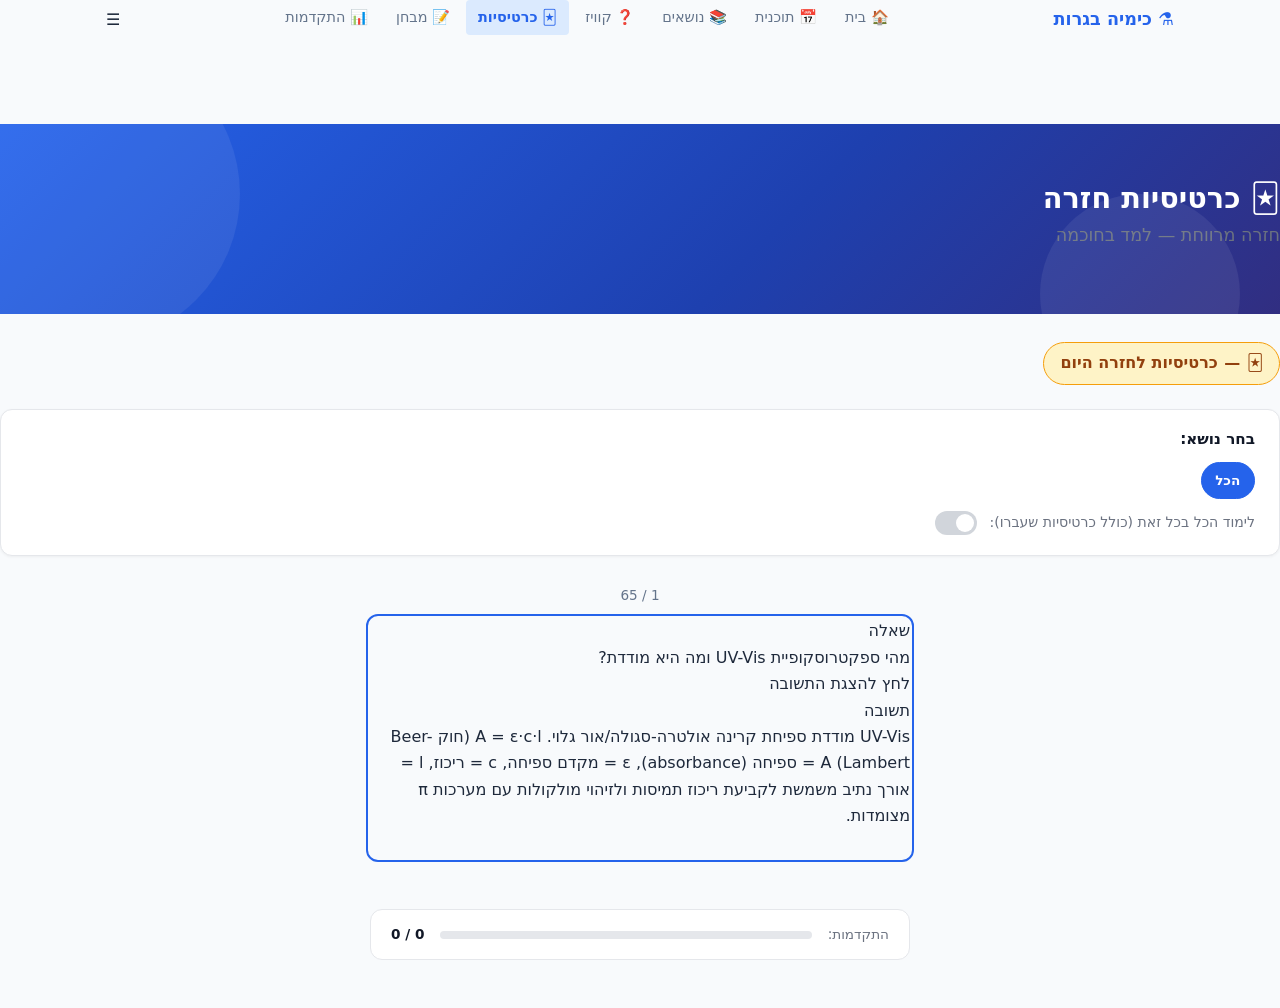
==== commit b413a1d8: "Fix all JS-HTML mismatches + add visuals and onboarding Bug fixes: - quiz.html: start() → startWithF" ====
--- a/flashcards.html
+++ b/flashcards.html
@@ -372,19 +372,25 @@
   <script src="js/app.js"></script>
   <script>
     (async function initFlashcards() {
+      // Track selected topic
+      let selectedTopic = null;
+
       // If FlashcardEngine exists, delegate to it
       if (typeof FlashcardEngine !== 'undefined' && FlashcardEngine.init) {
-        FlashcardEngine.init({
-          areaId:       'flashcard-area',
-          frontId:      'card-front-content',
-          backId:       'card-back-content',
-          cardEl:       'flashcard',
-          answersId:    'fc-answer-buttons',
-          progressId:   'fc-progress',
-          dueCountId:   'due-count-num',
-          topicBtnsId:  'fc-topic-buttons',
-          studyAllId:   'study-all-toggle'
-        });
+        // Wire topic buttons: update selectedTopic and re-init engine
+        const topicBtnsContainer = document.getElementById('fc-topic-buttons');
+        if (topicBtnsContainer) {
+          topicBtnsContainer.addEventListener('click', e => {
+            const btn = e.target.closest('.fc-topic-btn');
+            if (!btn) return;
+            topicBtnsContainer.querySelectorAll('.fc-topic-btn').forEach(b => b.classList.remove('selected'));
+            btn.classList.add('selected');
+            const topicId = btn.dataset.topic;
+            selectedTopic = (topicId === 'all') ? null : topicId;
+            FlashcardEngine.init(selectedTopic);
+          });
+        }
+        FlashcardEngine.init(selectedTopic || null);
         return;
       }
 
@@ -392,7 +398,7 @@
       let cards = [];
       let currentIndex = 0;
       let studyAll = false;
-      let selectedTopic = 'all';
+      selectedTopic = 'all';
       let reviewed = 0;
       let isFlipped = false;
 
--- a/css/flashcard.css
+++ b/css/flashcard.css
@@ -98,6 +98,7 @@
   margin: 0 auto;
   /* Perspective must be on the parent scene element */
   perspective: 1200px;
+  transform-style: preserve-3d;
   cursor: pointer;
   user-select: none;
   -webkit-tap-highlight-color: transparent;
@@ -163,6 +164,16 @@
   border: 2px solid var(--border);
   box-shadow: var(--shadow-md);
   transform: rotateY(0deg);
+  backface-visibility: hidden;
+  -webkit-backface-visibility: hidden;
+}
+
+/* ── Back face — must be pre-rotated 180deg so that when parent
+       flips 180deg the back ends up at 360deg = readable        */
+.flashcard-back {
+  transform: rotateY(180deg);
+  backface-visibility: hidden;
+  -webkit-backface-visibility: hidden;
 }
 
 .fc-front-header {
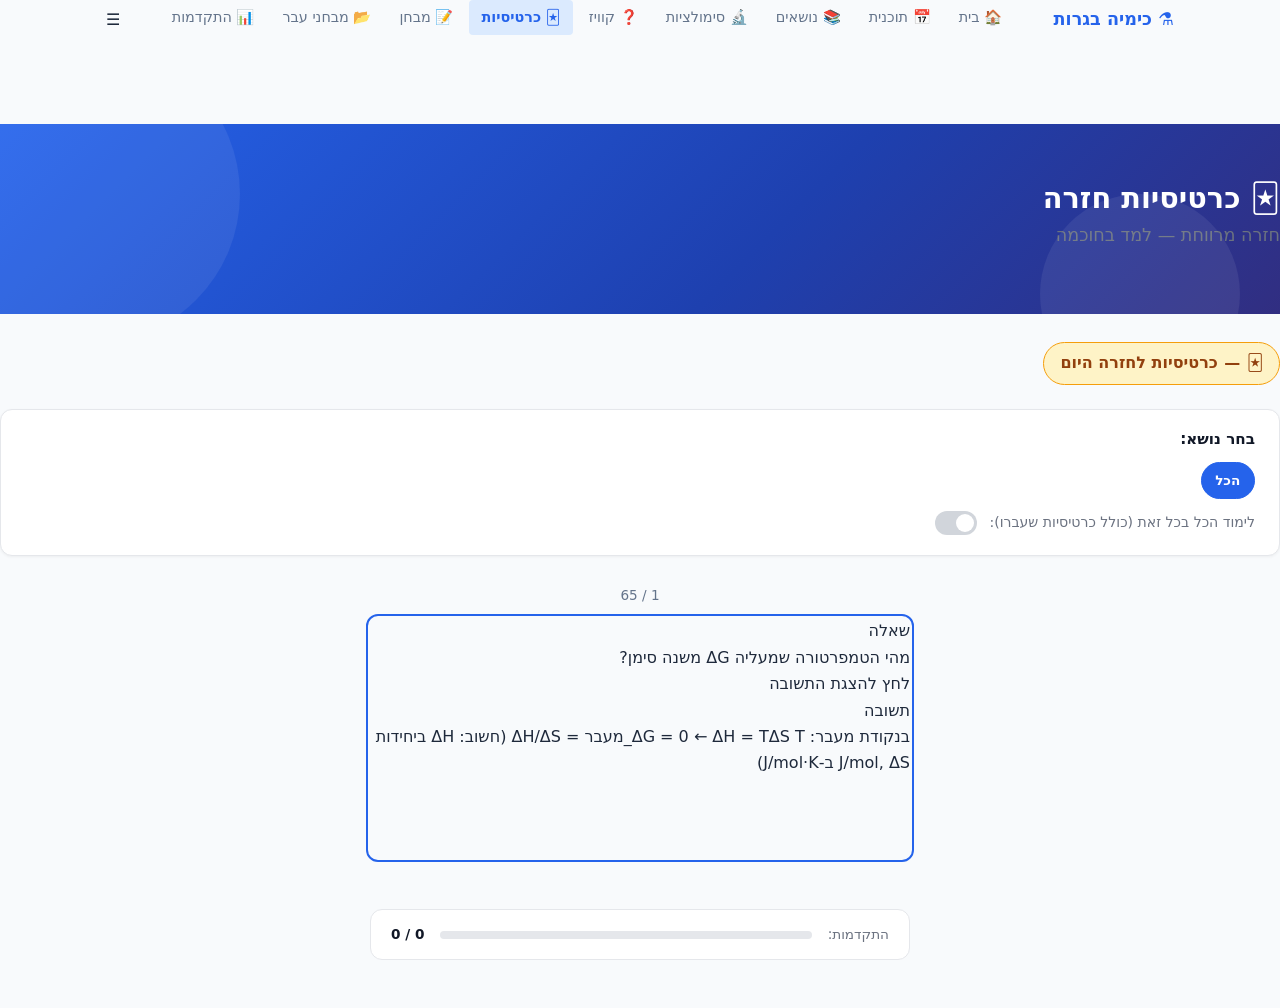
==== commit 8863552f: "feat: add real Bagrut exams, interactive simulations & animations - 📂 past-exams.html: PDF viewer fo" ====
--- a/flashcards.html
+++ b/flashcards.html
@@ -7,6 +7,7 @@
   <link rel="stylesheet" href="css/base.css">
   <link rel="stylesheet" href="css/layout.css">
   <link rel="stylesheet" href="css/components.css">
+  <link rel="stylesheet" href="css/animations.css">
   <link rel="stylesheet" href="css/flashcard.css">
   <style>
     .page-header {
@@ -293,9 +294,11 @@
         <li><a href="index.html">🏠 בית</a></li>
         <li><a href="study-plan.html">📅 תוכנית</a></li>
         <li><a href="topics.html">📚 נושאים</a></li>
+        <li><a href="simulations.html">🔬 סימולציות</a></li>
         <li><a href="quiz.html">❓ קוויז</a></li>
         <li><a href="flashcards.html" class="active">🃏 כרטיסיות</a></li>
         <li><a href="simulator.html">📝 מבחן</a></li>
+        <li><a href="past-exams.html">📂 מבחני עבר</a></li>
         <li><a href="progress.html">📊 התקדמות</a></li>
       </ul>
       <button class="nav-burger" aria-label="תפריט" onclick="document.querySelector('.nav-links').classList.toggle('open')">☰</button>
--- a/css/animations.css
+++ b/css/animations.css
@@ -0,0 +1,383 @@
+/* ═══════════════════════════════════════════════════════════════
+   animations.css — כימיה בגרות
+   כל האנימציות, חלקיקים, קונפטי, זוהר וטרנזיציות
+   ═══════════════════════════════════════════════════════════════ */
+
+/* ─── Keyframes ───────────────────────────────────────────────── */
+@keyframes fadeInUp {
+  from { opacity: 0; transform: translateY(24px); }
+  to   { opacity: 1; transform: translateY(0); }
+}
+@keyframes fadeInDown {
+  from { opacity: 0; transform: translateY(-24px); }
+  to   { opacity: 1; transform: translateY(0); }
+}
+@keyframes fadeIn {
+  from { opacity: 0; }
+  to   { opacity: 1; }
+}
+@keyframes scaleIn {
+  from { opacity: 0; transform: scale(0.8); }
+  to   { opacity: 1; transform: scale(1); }
+}
+@keyframes slideInRight {
+  from { opacity: 0; transform: translateX(40px); }
+  to   { opacity: 1; transform: translateX(0); }
+}
+@keyframes slideInLeft {
+  from { opacity: 0; transform: translateX(-40px); }
+  to   { opacity: 1; transform: translateX(0); }
+}
+@keyframes pulse {
+  0%, 100% { transform: scale(1); }
+  50%       { transform: scale(1.06); }
+}
+@keyframes glow {
+  0%, 100% { box-shadow: 0 0 8px rgba(37,99,235,0.3); }
+  50%       { box-shadow: 0 0 24px rgba(37,99,235,0.7); }
+}
+@keyframes glowGreen {
+  0%, 100% { box-shadow: 0 0 8px rgba(5,150,105,0.3); }
+  50%       { box-shadow: 0 0 24px rgba(5,150,105,0.7); }
+}
+@keyframes shake {
+  0%, 100% { transform: translateX(0); }
+  20%       { transform: translateX(-8px); }
+  40%       { transform: translateX(8px); }
+  60%       { transform: translateX(-5px); }
+  80%       { transform: translateX(5px); }
+}
+@keyframes bounce {
+  0%, 100% { transform: translateY(0); }
+  50%       { transform: translateY(-12px); }
+}
+@keyframes spin {
+  from { transform: rotate(0deg); }
+  to   { transform: rotate(360deg); }
+}
+@keyframes float {
+  0%, 100% { transform: translateY(0px) rotate(0deg); }
+  33%       { transform: translateY(-12px) rotate(3deg); }
+  66%       { transform: translateY(-6px) rotate(-3deg); }
+}
+@keyframes particleFloat {
+  0%   { transform: translateY(0) translateX(0) scale(1); opacity: 0.7; }
+  100% { transform: translateY(-100vh) translateX(var(--drift, 0px)) scale(0.3); opacity: 0; }
+}
+@keyframes confettiFall {
+  0%   { transform: translateY(-20px) rotate(0deg); opacity: 1; }
+  100% { transform: translateY(100vh) rotate(720deg); opacity: 0; }
+}
+@keyframes correctPop {
+  0%   { transform: scale(1); background: inherit; }
+  30%  { transform: scale(1.05); background: #d1fae5; border-color: #34d399; }
+  100% { transform: scale(1); background: #d1fae5; border-color: #34d399; }
+}
+@keyframes wrongShake {
+  0%, 100% { transform: translateX(0); background: inherit; }
+  15%       { transform: translateX(-6px); background: #fee2e2; }
+  30%       { transform: translateX(6px); background: #fee2e2; }
+  45%       { transform: translateX(-4px); }
+  60%       { transform: translateX(4px); }
+  75%       { transform: translateX(-2px); }
+}
+@keyframes typewriter {
+  from { width: 0; }
+  to   { width: 100%; }
+}
+@keyframes blink {
+  50% { border-color: transparent; }
+}
+@keyframes countUp {
+  from { opacity: 0; transform: translateY(10px) scale(0.8); }
+  to   { opacity: 1; transform: translateY(0) scale(1); }
+}
+@keyframes progressFill {
+  from { width: 0; }
+}
+@keyframes orbitSpin {
+  from { transform: rotate(0deg) translateX(var(--orbit-r, 40px)) rotate(0deg); }
+  to   { transform: rotate(360deg) translateX(var(--orbit-r, 40px)) rotate(-360deg); }
+}
+@keyframes atomNucleus {
+  0%, 100% { transform: scale(1); box-shadow: 0 0 12px rgba(239,68,68,0.5); }
+  50%       { transform: scale(1.1); box-shadow: 0 0 24px rgba(239,68,68,0.9); }
+}
+@keyframes waveFlow {
+  0%   { transform: translateX(0); }
+  100% { transform: translateX(-50%); }
+}
+@keyframes gradientShift {
+  0%   { background-position: 0% 50%; }
+  50%  { background-position: 100% 50%; }
+  100% { background-position: 0% 50%; }
+}
+@keyframes starTwinkle {
+  0%, 100% { opacity: 1; transform: scale(1); }
+  50%       { opacity: 0.4; transform: scale(0.7); }
+}
+@keyframes successRing {
+  0%   { transform: scale(0.5); opacity: 1; }
+  100% { transform: scale(2.5); opacity: 0; }
+}
+
+/* ─── Utility Animation Classes ─────────────────────────────── */
+.anim-fade-up   { animation: fadeInUp 0.5s ease both; }
+.anim-fade-down { animation: fadeInDown 0.5s ease both; }
+.anim-fade-in   { animation: fadeIn 0.4s ease both; }
+.anim-scale-in  { animation: scaleIn 0.4s cubic-bezier(0.34,1.56,0.64,1) both; }
+.anim-slide-right { animation: slideInRight 0.4s ease both; }
+.anim-pulse     { animation: pulse 2s ease-in-out infinite; }
+.anim-glow      { animation: glow 2s ease-in-out infinite; }
+.anim-glow-green { animation: glowGreen 2s ease-in-out infinite; }
+.anim-float     { animation: float 3s ease-in-out infinite; }
+.anim-shake     { animation: shake 0.4s ease; }
+.anim-bounce    { animation: bounce 1s ease-in-out infinite; }
+.anim-spin      { animation: spin 1s linear infinite; }
+
+/* Staggered children */
+.stagger > *:nth-child(1) { animation-delay: 0s; }
+.stagger > *:nth-child(2) { animation-delay: 0.07s; }
+.stagger > *:nth-child(3) { animation-delay: 0.14s; }
+.stagger > *:nth-child(4) { animation-delay: 0.21s; }
+.stagger > *:nth-child(5) { animation-delay: 0.28s; }
+.stagger > *:nth-child(6) { animation-delay: 0.35s; }
+.stagger > *:nth-child(7) { animation-delay: 0.42s; }
+.stagger > *:nth-child(8) { animation-delay: 0.49s; }
+
+/* ─── Particle Background ──────────────────────────────────── */
+.particle-bg {
+  position: relative;
+  overflow: hidden;
+}
+.particle-bg::before {
+  content: '';
+  position: absolute;
+  inset: 0;
+  background:
+    radial-gradient(circle at 20% 30%, rgba(99,102,241,0.15) 0%, transparent 50%),
+    radial-gradient(circle at 80% 70%, rgba(59,130,246,0.15) 0%, transparent 50%),
+    radial-gradient(circle at 50% 50%, rgba(139,92,246,0.1) 0%, transparent 60%);
+  pointer-events: none;
+}
+
+.particle {
+  position: absolute;
+  border-radius: 50%;
+  pointer-events: none;
+  animation: particleFloat var(--duration, 6s) linear infinite;
+  animation-delay: var(--delay, 0s);
+}
+
+/* ─── Hero Gradient Animated ─────────────────────────────── */
+.hero-animated {
+  background: linear-gradient(135deg, #1e3a8a, #2563eb, #7c3aed, #4f46e5, #0ea5e9);
+  background-size: 300% 300%;
+  animation: gradientShift 8s ease infinite;
+}
+
+/* ─── Card Hover Effects ─────────────────────────────────── */
+.card-hover {
+  transition: transform 0.25s cubic-bezier(0.34,1.56,0.64,1),
+              box-shadow 0.25s ease;
+}
+.card-hover:hover {
+  transform: translateY(-6px) scale(1.01);
+  box-shadow: 0 16px 40px rgba(0,0,0,0.15);
+}
+
+.card-hover-subtle {
+  transition: transform 0.2s ease, box-shadow 0.2s ease;
+}
+.card-hover-subtle:hover {
+  transform: translateY(-3px);
+  box-shadow: 0 8px 24px rgba(0,0,0,0.1);
+}
+
+/* ─── Button Effects ─────────────────────────────────────── */
+.btn-animated {
+  position: relative;
+  overflow: hidden;
+  transition: transform 0.2s ease, box-shadow 0.2s ease;
+}
+.btn-animated::after {
+  content: '';
+  position: absolute;
+  inset: 0;
+  background: rgba(255,255,255,0.15);
+  transform: translateX(-100%) skewX(-15deg);
+  transition: transform 0.4s ease;
+}
+.btn-animated:hover::after { transform: translateX(100%) skewX(-15deg); }
+.btn-animated:hover { transform: translateY(-2px); box-shadow: 0 8px 20px rgba(0,0,0,0.2); }
+.btn-animated:active { transform: translateY(0); }
+
+/* ─── Progress Bar Animation ─────────────────────────────── */
+.progress-animated {
+  animation: progressFill 1s ease both;
+  animation-delay: 0.3s;
+}
+
+/* ─── Correct / Wrong Answer ─────────────────────────────── */
+.answer-correct { animation: correctPop 0.5s ease forwards; }
+.answer-wrong   { animation: wrongShake 0.5s ease forwards; }
+
+/* ─── Confetti ───────────────────────────────────────────── */
+.confetti-piece {
+  position: fixed;
+  width: 10px;
+  height: 10px;
+  top: -20px;
+  pointer-events: none;
+  z-index: 9999;
+  animation: confettiFall var(--fall-dur, 3s) linear var(--fall-delay, 0s) forwards;
+}
+.confetti-piece.square  { border-radius: 2px; }
+.confetti-piece.circle  { border-radius: 50%; }
+.confetti-piece.ribbon  { width: 4px; height: 16px; border-radius: 2px; }
+
+/* ─── Molecule Atom ──────────────────────────────────────── */
+.atom-container {
+  position: relative;
+  display: inline-flex;
+  align-items: center;
+  justify-content: center;
+}
+.atom-nucleus {
+  width: 20px;
+  height: 20px;
+  border-radius: 50%;
+  background: radial-gradient(circle, #ef4444, #dc2626);
+  animation: atomNucleus 2s ease-in-out infinite;
+  position: relative;
+  z-index: 2;
+}
+.atom-orbit {
+  position: absolute;
+  border: 1.5px solid rgba(59,130,246,0.5);
+  border-radius: 50%;
+  display: flex;
+  align-items: center;
+  justify-content: center;
+}
+.atom-orbit-1 { width: 60px; height: 60px; animation: spin 2s linear infinite; }
+.atom-orbit-2 { width: 90px; height: 90px; animation: spin 3s linear infinite reverse; }
+.atom-orbit-3 { width: 120px; height: 120px; animation: spin 4s linear infinite; }
+.atom-electron {
+  position: absolute;
+  width: 8px;
+  height: 8px;
+  border-radius: 50%;
+  background: #3b82f6;
+  top: -4px;
+  left: 50%;
+  transform: translateX(-50%);
+  box-shadow: 0 0 6px #3b82f6;
+}
+
+/* ─── Success Ring ───────────────────────────────────────── */
+.success-ring {
+  position: absolute;
+  inset: -10px;
+  border-radius: 50%;
+  border: 3px solid #34d399;
+  animation: successRing 0.6s ease-out forwards;
+  pointer-events: none;
+}
+
+/* ─── Score Counter ──────────────────────────────────────── */
+.score-counter {
+  animation: countUp 0.5s cubic-bezier(0.34,1.56,0.64,1) both;
+}
+
+/* ─── Tooltip animate ────────────────────────────────────── */
+.tooltip-anim {
+  animation: fadeInUp 0.2s ease both;
+}
+
+/* ─── Loading Spinner ─────────────────────────────────────── */
+.spinner {
+  width: 36px;
+  height: 36px;
+  border: 3px solid rgba(37,99,235,0.2);
+  border-top-color: #2563eb;
+  border-radius: 50%;
+  animation: spin 0.7s linear infinite;
+  display: inline-block;
+}
+
+/* ─── Streak Fire ─────────────────────────────────────────── */
+.streak-fire {
+  display: inline-block;
+  animation: bounce 1s ease-in-out infinite, pulse 2s ease-in-out infinite;
+  filter: drop-shadow(0 0 8px rgba(249,115,22,0.8));
+}
+
+/* ─── Wave Decoration ─────────────────────────────────────── */
+.wave-decoration {
+  width: 200%;
+  animation: waveFlow 12s linear infinite;
+}
+
+/* ─── Typed text effect ───────────────────────────────────── */
+.typewriter {
+  overflow: hidden;
+  white-space: nowrap;
+  border-left: 3px solid #2563eb;
+  animation: typewriter 1.5s steps(40, end) both,
+             blink 0.75s step-end infinite;
+}
+
+/* ─── Number roll animation ───────────────────────────────── */
+@keyframes rollUp {
+  from { transform: translateY(100%); opacity: 0; }
+  to   { transform: translateY(0); opacity: 1; }
+}
+.num-roll {
+  display: inline-block;
+  animation: rollUp 0.4s cubic-bezier(0.34,1.56,0.64,1) both;
+}
+
+/* ─── Molecule Bond ───────────────────────────────────────── */
+.molecule-svg { animation: float 4s ease-in-out infinite; }
+.molecule-svg .bond { stroke-dasharray: 40; stroke-dashoffset: 40; animation: drawBond 1s ease forwards; }
+@keyframes drawBond {
+  to { stroke-dashoffset: 0; }
+}
+
+/* ─── pH Gradient ─────────────────────────────────────────── */
+.ph-bar {
+  background: linear-gradient(to right,
+    #ef4444 0%,   /* pH 0 - strong acid */
+    #f97316 14%,
+    #eab308 28%,
+    #84cc16 42%,  /* pH 6 */
+    #22c55e 50%,  /* pH 7 - neutral */
+    #06b6d4 64%,
+    #3b82f6 78%,
+    #6366f1 86%,
+    #8b5cf6 100%  /* pH 14 - strong base */
+  );
+  height: 20px;
+  border-radius: 10px;
+  position: relative;
+}
+.ph-indicator {
+  position: absolute;
+  top: -8px;
+  width: 4px;
+  height: 36px;
+  background: #1e293b;
+  border-radius: 2px;
+  transition: left 0.5s cubic-bezier(0.34,1.56,0.64,1);
+  transform: translateX(-50%);
+}
+.ph-indicator::after {
+  content: '';
+  position: absolute;
+  bottom: -6px;
+  left: 50%;
+  transform: translateX(-50%);
+  border: 6px solid transparent;
+  border-top-color: #1e293b;
+}
--- a/css/flashcard.css
+++ b/css/flashcard.css
@@ -96,9 +96,8 @@
   width: 100%;
   max-width: 640px;
   margin: 0 auto;
-  /* Perspective must be on the parent scene element */
+  /* Perspective must be on the parent scene element only — NO transform-style here */
   perspective: 1200px;
-  transform-style: preserve-3d;
   cursor: pointer;
   user-select: none;
   -webkit-tap-highlight-color: transparent;
@@ -153,7 +152,7 @@
   border-radius: var(--radius-card);
   backface-visibility: hidden;
   -webkit-backface-visibility: hidden;
-  overflow: hidden;
+  /* overflow: hidden intentionally removed — it breaks backface-visibility in all browsers */
   display: flex;
   flex-direction: column;
 }
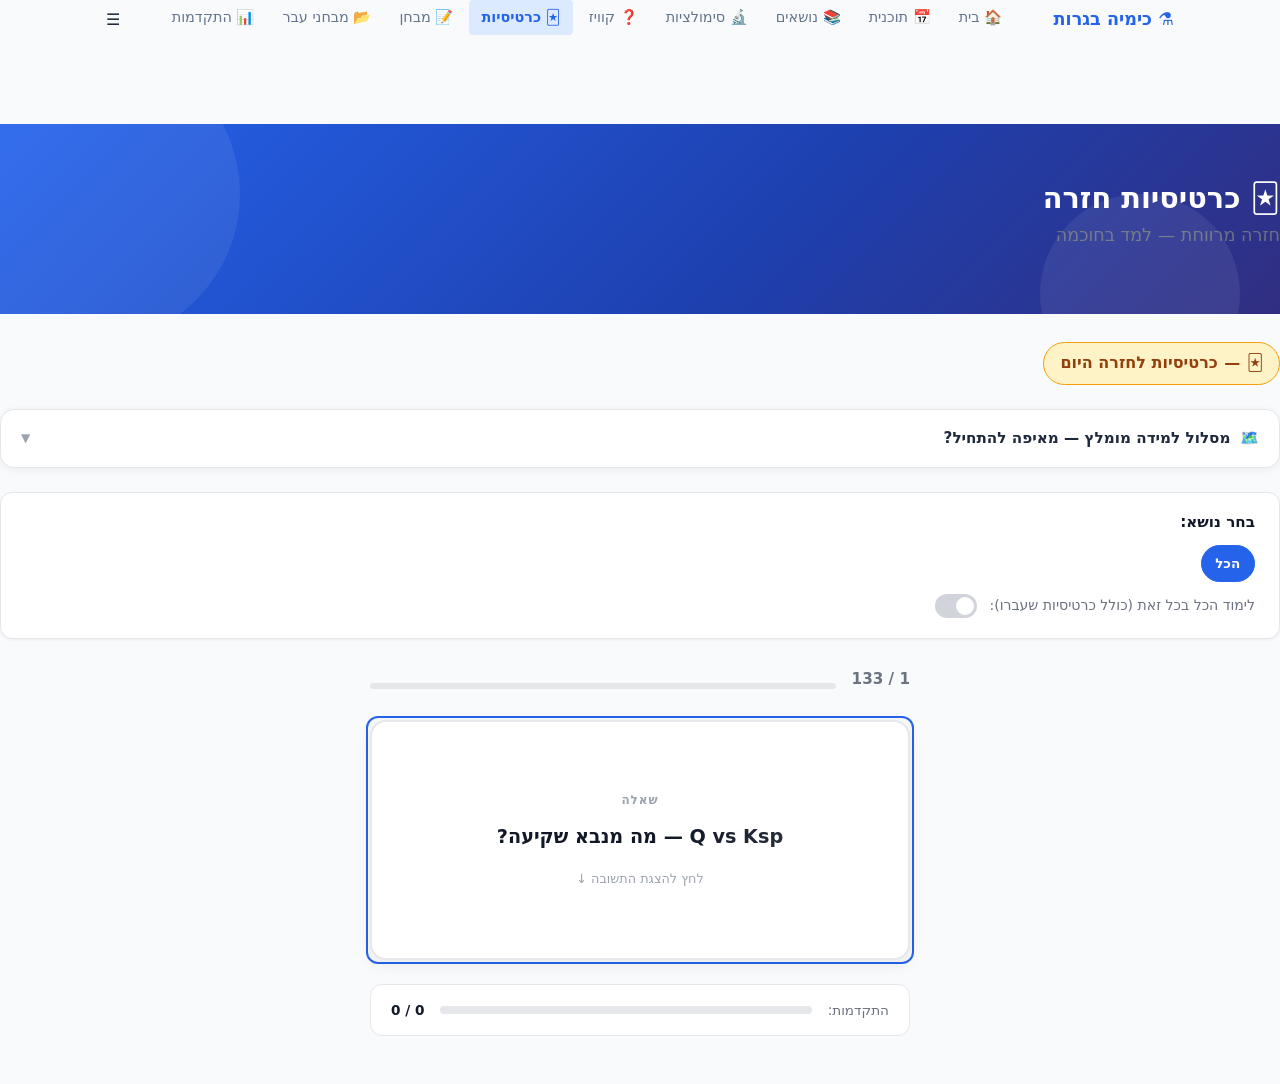
==== commit a60e744f: "Fix mirrored flashcards, add Leitfaden guide + animations Bugs fixed: - Mirrored text: JS generated " ====
--- a/flashcards.html
+++ b/flashcards.html
@@ -273,6 +273,129 @@
       color: var(--color-text, #111827);
       white-space: nowrap;
     }
+
+    /* ── Enhanced card animations ───────────────────────── */
+    .flashcard {
+      animation: cardEntrance 0.4s cubic-bezier(0.34,1.56,0.64,1) both;
+    }
+    @keyframes cardEntrance {
+      0%   { opacity:0; transform:scale(0.92) translateY(10px); }
+      100% { opacity:1; transform:scale(1) translateY(0); }
+    }
+    .flashcard.flipped {
+      transform: rotateY(180deg);
+    }
+    /* Shimmer on front face */
+    .flashcard-front::after {
+      content:'';
+      position:absolute;
+      inset:0;
+      border-radius:1rem;
+      background:linear-gradient(120deg,transparent 30%,rgba(255,255,255,0.18) 50%,transparent 70%);
+      background-size:200% 100%;
+      animation:shimmer 2.5s infinite;
+      pointer-events:none;
+    }
+    @keyframes shimmer {
+      0%   { background-position: 200% 0; }
+      100% { background-position: -200% 0; }
+    }
+    /* Glow when flipped to reveal answer */
+    .flashcard.flipped .flashcard-back {
+      animation: answerReveal 0.3s ease 0.3s both;
+    }
+    @keyframes answerReveal {
+      0%   { box-shadow: 0 0 0 rgba(37,99,235,0); }
+      50%  { box-shadow: 0 0 30px rgba(37,99,235,0.35); }
+      100% { box-shadow: 0 0 12px rgba(37,99,235,0.15); }
+    }
+    /* Exit animations for rating */
+    .flashcard.exit--again { animation: exitSlideLeft 0.3s ease both; }
+    .flashcard.exit--hard  { animation: exitFadeDown 0.3s ease both; }
+    .flashcard.exit--easy  { animation: exitSlideRight 0.3s ease both; }
+    @keyframes exitSlideLeft  { to { opacity:0; transform:rotateY(180deg) translateX(-60px); } }
+    @keyframes exitSlideRight { to { opacity:0; transform:rotateY(180deg) translateX(60px); } }
+    @keyframes exitFadeDown   { to { opacity:0; transform:rotateY(180deg) translateY(20px); } }
+
+    /* ── Leitfaden / Guide ──────────────────────────────── */
+    .fc-guide {
+      background:var(--color-surface,#fff);
+      border:1px solid var(--color-border,#e5e7eb);
+      border-radius:0.875rem;
+      margin-bottom:1.5rem;
+      overflow:hidden;
+      box-shadow:0 2px 8px rgba(0,0,0,0.06);
+    }
+    .fc-guide__toggle {
+      list-style:none;
+      display:flex;
+      align-items:center;
+      gap:0.6rem;
+      padding:1rem 1.25rem;
+      cursor:pointer;
+      font-size:0.95rem;
+      user-select:none;
+    }
+    .fc-guide__toggle::-webkit-details-marker { display:none; }
+    .fc-guide__toggle:hover { background:#f9fafb; }
+    .fc-guide__arrow { margin-right:auto; font-size:0.75rem; color:#9ca3af; transition:transform 0.2s; }
+    details[open] .fc-guide__arrow { transform:rotate(180deg); }
+    .fc-guide__body { padding:0 1.25rem 1.25rem; }
+    .fc-guide__intro { font-size:0.85rem; color:#6b7280; margin:0 0 1rem; }
+    .fc-guide__track { display:flex; flex-direction:column; gap:0.5rem; }
+    .fc-guide__arrow-down { text-align:center; font-size:1.25rem; color:#d1d5db; line-height:1; }
+    .fc-guide__step {
+      border:1px solid #e5e7eb;
+      border-radius:0.75rem;
+      padding:0.875rem 1rem;
+      display:flex;
+      gap:0.875rem;
+      align-items:flex-start;
+      background:#fafafa;
+    }
+    .fc-guide__step--start { border-color:#86efac; background:#f0fdf4; }
+    .fc-guide__step--hard  { border-color:#fca5a5; background:#fff7f7; }
+    .fc-guide__step-num {
+      width:28px; height:28px;
+      border-radius:50%;
+      background:var(--color-primary,#2563eb);
+      color:#fff;
+      font-weight:700;
+      font-size:0.85rem;
+      display:flex; align-items:center; justify-content:center;
+      flex-shrink:0;
+      margin-top:2px;
+    }
+    .fc-guide__step--start .fc-guide__step-num { background:#16a34a; }
+    .fc-guide__step--hard  .fc-guide__step-num { background:#dc2626; }
+    .fc-guide__step-content { flex:1; }
+    .fc-guide__step-content strong { display:block; font-size:0.9rem; margin-bottom:0.5rem; }
+    .fc-guide__chips { display:flex; flex-wrap:wrap; gap:0.4rem; margin-bottom:0.5rem; }
+    .fc-guide__chip {
+      padding:0.3rem 0.65rem;
+      border-radius:999px;
+      border:1px solid;
+      font-size:0.78rem;
+      font-family:inherit;
+      cursor:pointer;
+      font-weight:600;
+      transition:transform 0.1s, box-shadow 0.1s;
+    }
+    .fc-guide__chip:hover { transform:translateY(-1px); box-shadow:0 2px 6px rgba(0,0,0,0.12); }
+    .fc-guide__chip--easy { background:#d1fae5; border-color:#6ee7b7; color:#065f46; }
+    .fc-guide__chip--med  { background:#fef3c7; border-color:#fcd34d; color:#78350f; }
+    .fc-guide__chip--hard { background:#fee2e2; border-color:#fca5a5; color:#7f1d1d; }
+    .fc-guide__tag {
+      display:inline-block;
+      font-size:0.7rem;
+      font-weight:700;
+      padding:2px 8px;
+      border-radius:999px;
+      letter-spacing:0.04em;
+    }
+    .fc-guide__tag--easy { background:#d1fae5; color:#065f46; }
+    .fc-guide__tag--med  { background:#fef3c7; color:#78350f; }
+    .fc-guide__tag--hard { background:#fee2e2; color:#7f1d1d; }
 
     /* Empty / done state */
     .fc-empty-state {
@@ -317,6 +440,69 @@
       <span id="due-count">🃏 <span id="due-count-num">—</span> כרטיסיות לחזרה היום</span>
     </div>
 
+    <!-- Leitfaden / Learning Guide -->
+    <details class="fc-guide" id="fc-guide">
+      <summary class="fc-guide__toggle">
+        🗺️ <strong>מסלול למידה מומלץ — מאיפה להתחיל?</strong>
+        <span class="fc-guide__arrow">▼</span>
+      </summary>
+      <div class="fc-guide__body">
+        <p class="fc-guide__intro">לחץ על נושא כדי להתחיל ישירות בכרטיסיות שלו. הסדר מומלץ לפי קושי ותלות:</p>
+        <div class="fc-guide__track">
+          <div class="fc-guide__step fc-guide__step--start">
+            <div class="fc-guide__step-num">1</div>
+            <div class="fc-guide__step-content">
+              <strong>התחל כאן</strong>
+              <div class="fc-guide__chips">
+                <button class="fc-guide__chip fc-guide__chip--easy" onclick="selectGuideTopic('thermochemistry')">🔥 תרמוכימיה</button>
+                <button class="fc-guide__chip fc-guide__chip--easy" onclick="selectGuideTopic('periodic-table')">📊 טבלה מחזורית</button>
+                <button class="fc-guide__chip fc-guide__chip--easy" onclick="selectGuideTopic('gas-laws')">💨 חוקי גזים</button>
+                <button class="fc-guide__chip fc-guide__chip--easy" onclick="selectGuideTopic('molecular-geometry')">🔷 גיאומטריה</button>
+              </div>
+              <span class="fc-guide__tag fc-guide__tag--easy">קל — בסיס</span>
+            </div>
+          </div>
+          <div class="fc-guide__arrow-down">↓</div>
+          <div class="fc-guide__step">
+            <div class="fc-guide__step-num">2</div>
+            <div class="fc-guide__step-content">
+              <strong>שלב ביניים</strong>
+              <div class="fc-guide__chips">
+                <button class="fc-guide__chip fc-guide__chip--med" onclick="selectGuideTopic('thermodynamics')">⚡ תרמודינמיקה</button>
+                <button class="fc-guide__chip fc-guide__chip--med" onclick="selectGuideTopic('intermolecular')">🔗 כוחות בין-מולקולריים</button>
+                <button class="fc-guide__chip fc-guide__chip--med" onclick="selectGuideTopic('nuclear')">☢️ גרעינית</button>
+                <button class="fc-guide__chip fc-guide__chip--med" onclick="selectGuideTopic('le-chatelier')">🔄 לה-שאטלייה</button>
+                <button class="fc-guide__chip fc-guide__chip--med" onclick="selectGuideTopic('acids-bases')">🧪 חומצות ובסיסים</button>
+                <button class="fc-guide__chip fc-guide__chip--med" onclick="selectGuideTopic('colligative-properties')">🧊 קוליגטיביות</button>
+              </div>
+              <span class="fc-guide__tag fc-guide__tag--med">בינוני</span>
+            </div>
+          </div>
+          <div class="fc-guide__arrow-down">↓</div>
+          <div class="fc-guide__step fc-guide__step--hard">
+            <div class="fc-guide__step-num">3</div>
+            <div class="fc-guide__step-content">
+              <strong>חומר מתקדם — לפני הבגרות</strong>
+              <div class="fc-guide__chips">
+                <button class="fc-guide__chip fc-guide__chip--hard" onclick="selectGuideTopic('equilibrium')">⚖️ שיווי משקל</button>
+                <button class="fc-guide__chip fc-guide__chip--hard" onclick="selectGuideTopic('kinetics')">⏱️ קינטיקה</button>
+                <button class="fc-guide__chip fc-guide__chip--hard" onclick="selectGuideTopic('redox')">⚡ חמצון-חיזור</button>
+                <button class="fc-guide__chip fc-guide__chip--hard" onclick="selectGuideTopic('electrochemistry')">🔋 אלקטרוכימיה</button>
+                <button class="fc-guide__chip fc-guide__chip--hard" onclick="selectGuideTopic('ph-calculations')">📊 חישובי pH</button>
+                <button class="fc-guide__chip fc-guide__chip--hard" onclick="selectGuideTopic('buffers')">🛡️ מאגרים</button>
+                <button class="fc-guide__chip fc-guide__chip--hard" onclick="selectGuideTopic('solubility')">🌊 מסיסות</button>
+                <button class="fc-guide__chip fc-guide__chip--hard" onclick="selectGuideTopic('stereoisomers')">🔀 סטריאואיזומריה</button>
+                <button class="fc-guide__chip fc-guide__chip--hard" onclick="selectGuideTopic('spectroscopy')">🔬 ספקטרוסקופיה</button>
+                <button class="fc-guide__chip fc-guide__chip--hard" onclick="selectGuideTopic('organic-reactions')">🔗 תגובות אורגניות</button>
+                <button class="fc-guide__chip fc-guide__chip--hard" onclick="selectGuideTopic('biochemistry')">🧬 ביוכימיה</button>
+              </div>
+              <span class="fc-guide__tag fc-guide__tag--hard">קשה — לפני הבגרות</span>
+            </div>
+          </div>
+        </div>
+      </div>
+    </details>
+
     <!-- Topic selector -->
     <div class="fc-topic-selector">
       <h3>בחר נושא:</h3>
@@ -393,6 +579,20 @@
             FlashcardEngine.init(selectedTopic);
           });
         }
+        // Expose guide selection helper for primary engine path
+        window.selectGuideTopic = function(topicId) {
+          selectedTopic = topicId;
+          if (topicBtnsContainer) {
+            topicBtnsContainer.querySelectorAll('.fc-topic-btn').forEach(b => {
+              b.classList.toggle('selected', b.dataset.topic === topicId);
+            });
+          }
+          FlashcardEngine.init(topicId);
+          const area = document.getElementById('flashcard-area');
+          if (area) area.scrollIntoView({ behavior:'smooth', block:'start' });
+          const guide = document.getElementById('fc-guide');
+          if (guide) guide.removeAttribute('open');
+        };
         FlashcardEngine.init(selectedTopic || null);
         return;
       }
@@ -455,7 +655,7 @@
 
       function getFilteredCards() {
         return cards.filter(c => {
-          if (selectedTopic !== 'all' && String(c.topicId) !== String(selectedTopic)) return false;
+          if (selectedTopic !== 'all' && String(c.topic || c.topicId) !== String(selectedTopic)) return false;
           return true;
         });
       }
@@ -537,6 +737,28 @@
         });
       }
 
+      // Expose topic selection for the guide buttons
+      window.selectGuideTopic = function(topicId) {
+        selectedTopic = topicId;
+        currentIndex = 0;
+        reviewed = 0;
+        isFlipped = false;
+        // Update topic button UI
+        const topicBtnsEl = document.getElementById('fc-topic-buttons');
+        if (topicBtnsEl) {
+          topicBtnsEl.querySelectorAll('.fc-topic-btn').forEach(b => {
+            b.classList.toggle('selected', b.dataset.topic === topicId);
+          });
+        }
+        renderCard();
+        // Scroll to card
+        const area = document.getElementById('flashcard-area');
+        if (area) area.scrollIntoView({ behavior:'smooth', block:'start' });
+        // Close guide
+        const guide = document.getElementById('fc-guide');
+        if (guide) guide.removeAttribute('open');
+      };
+
       // Initial render
       renderCard();
     })();
